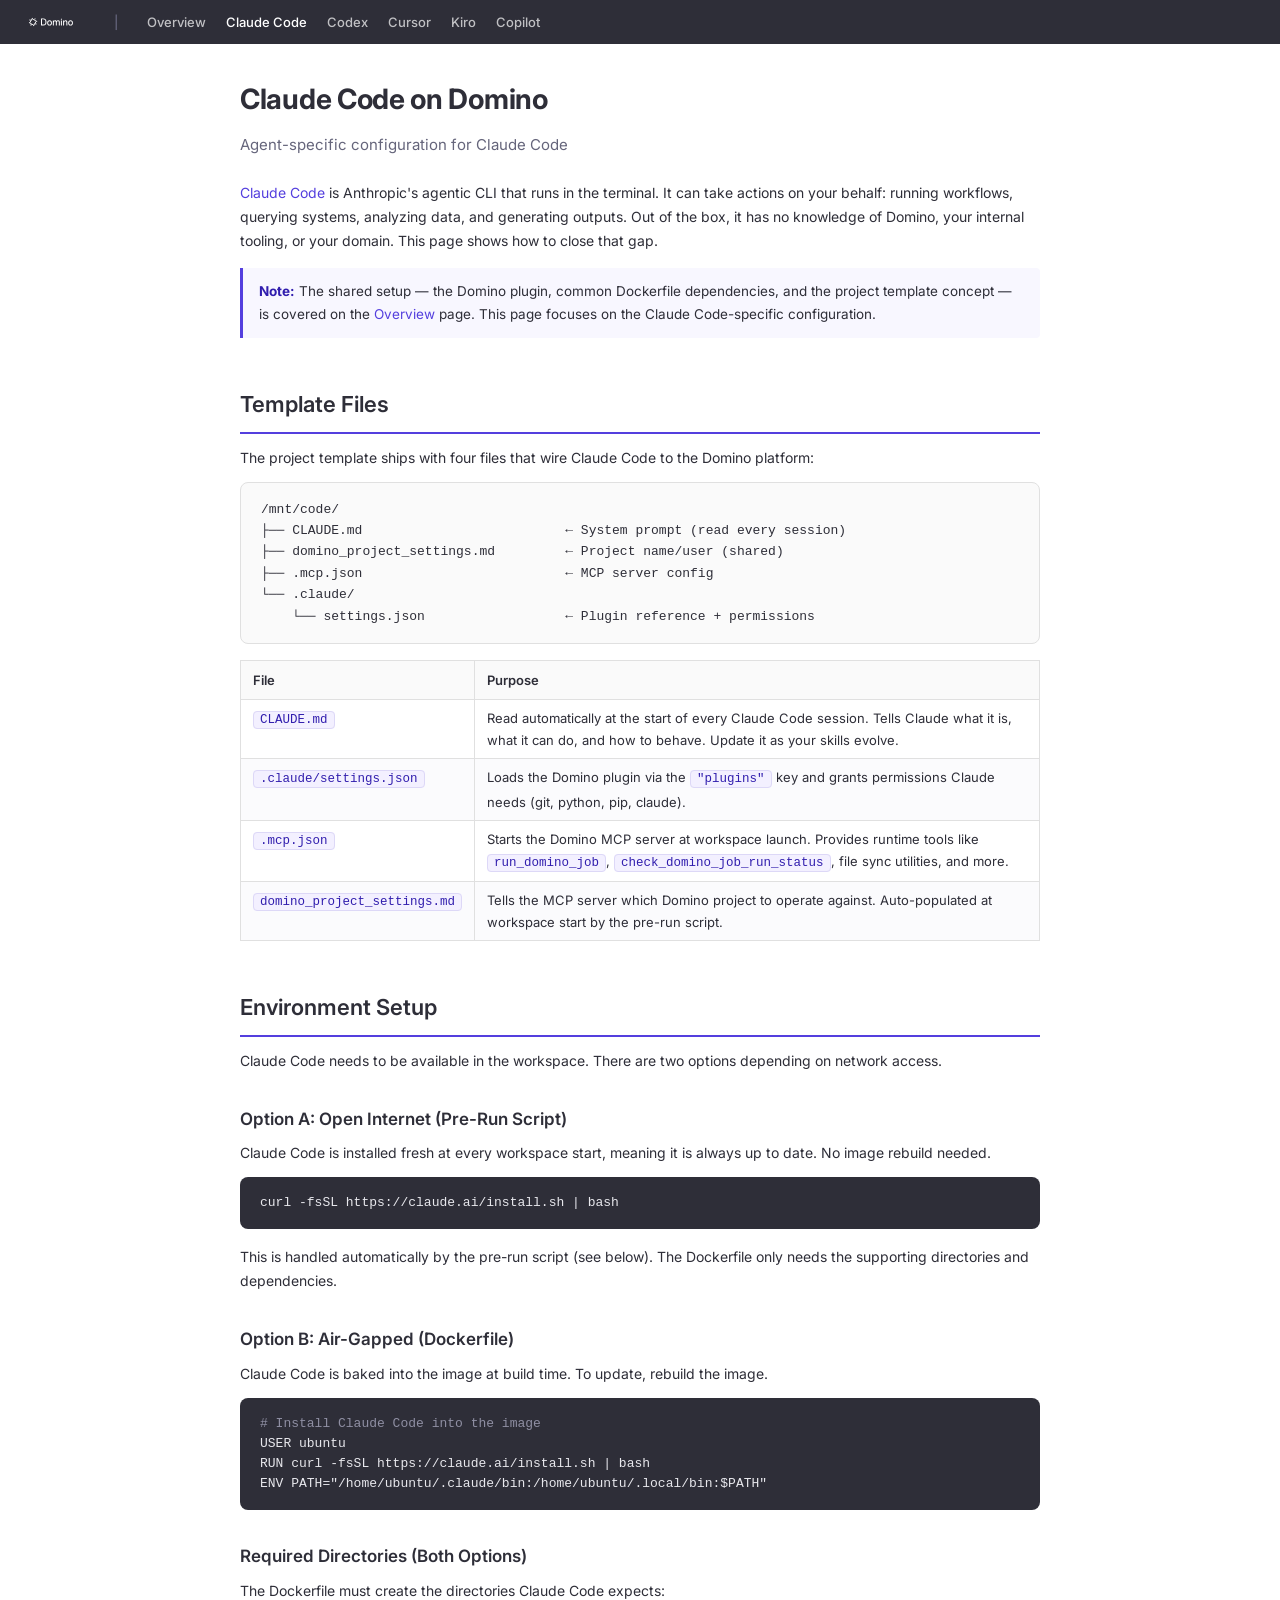
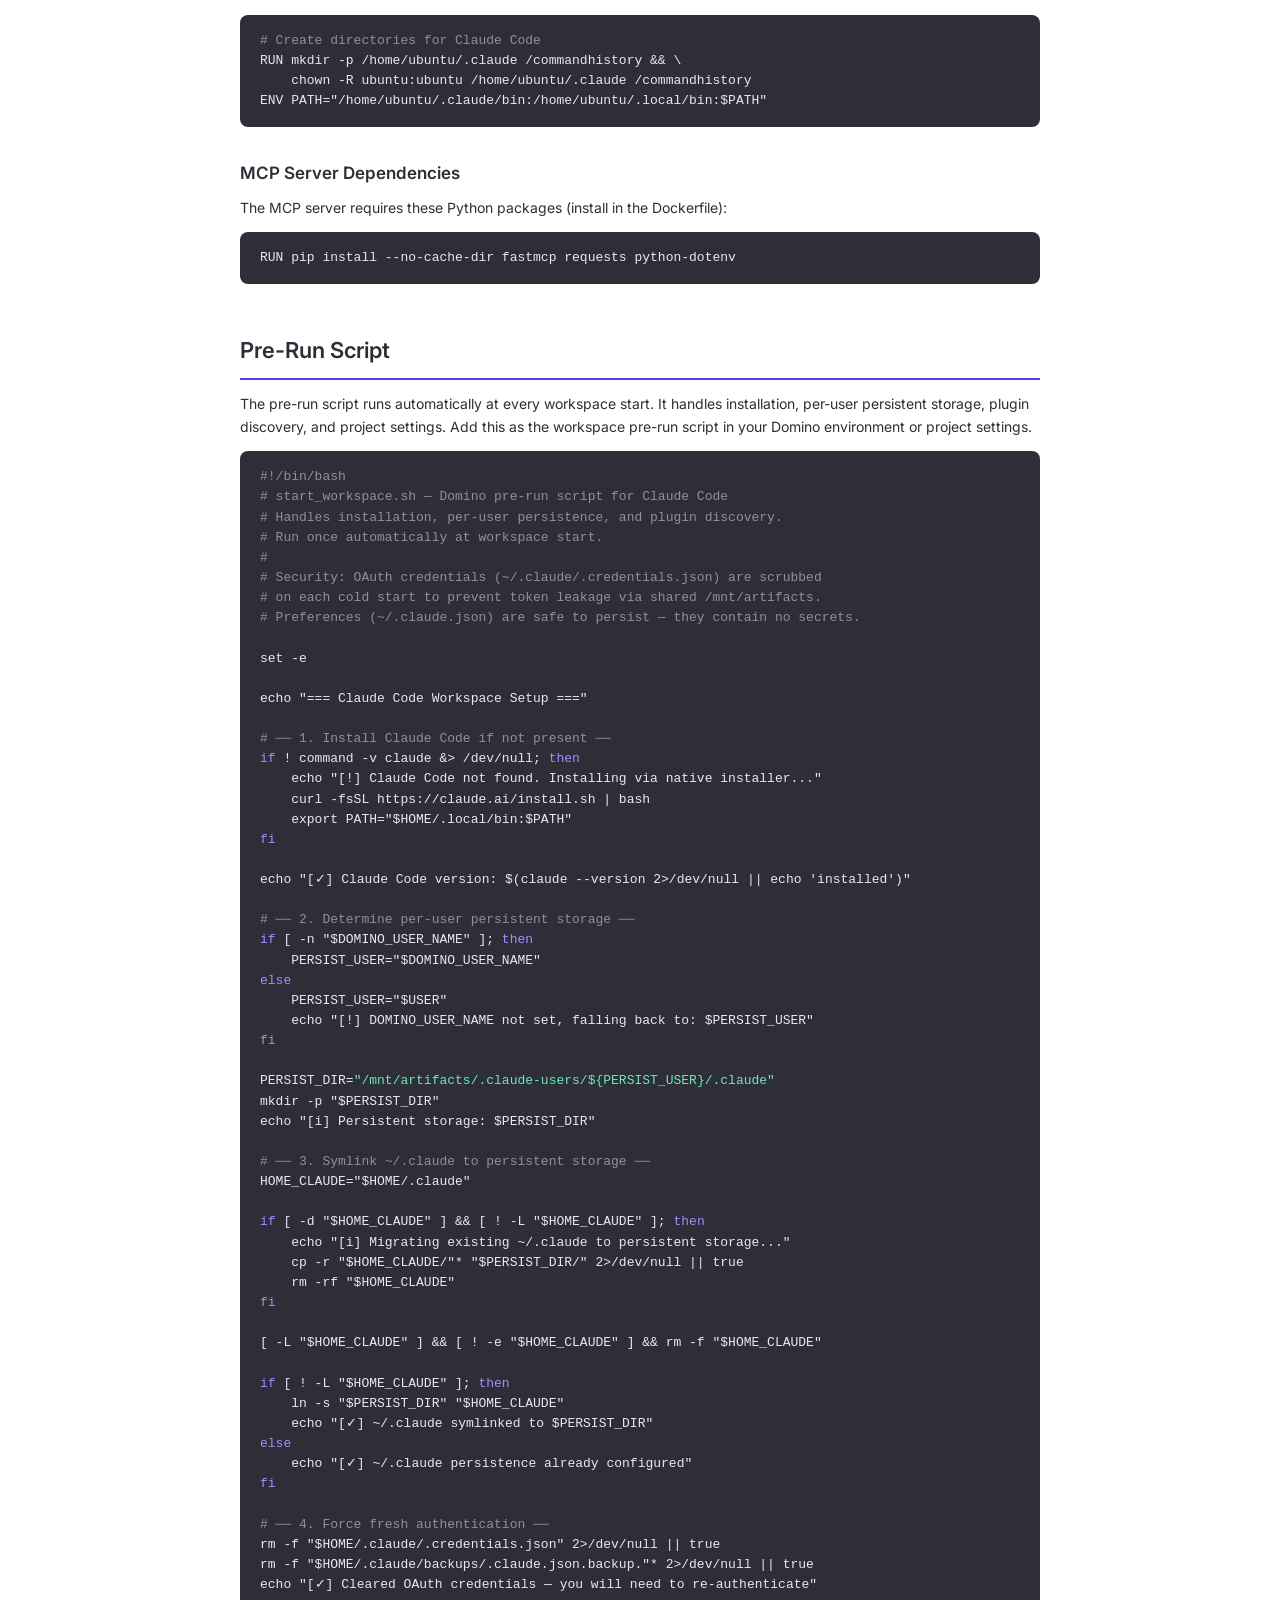
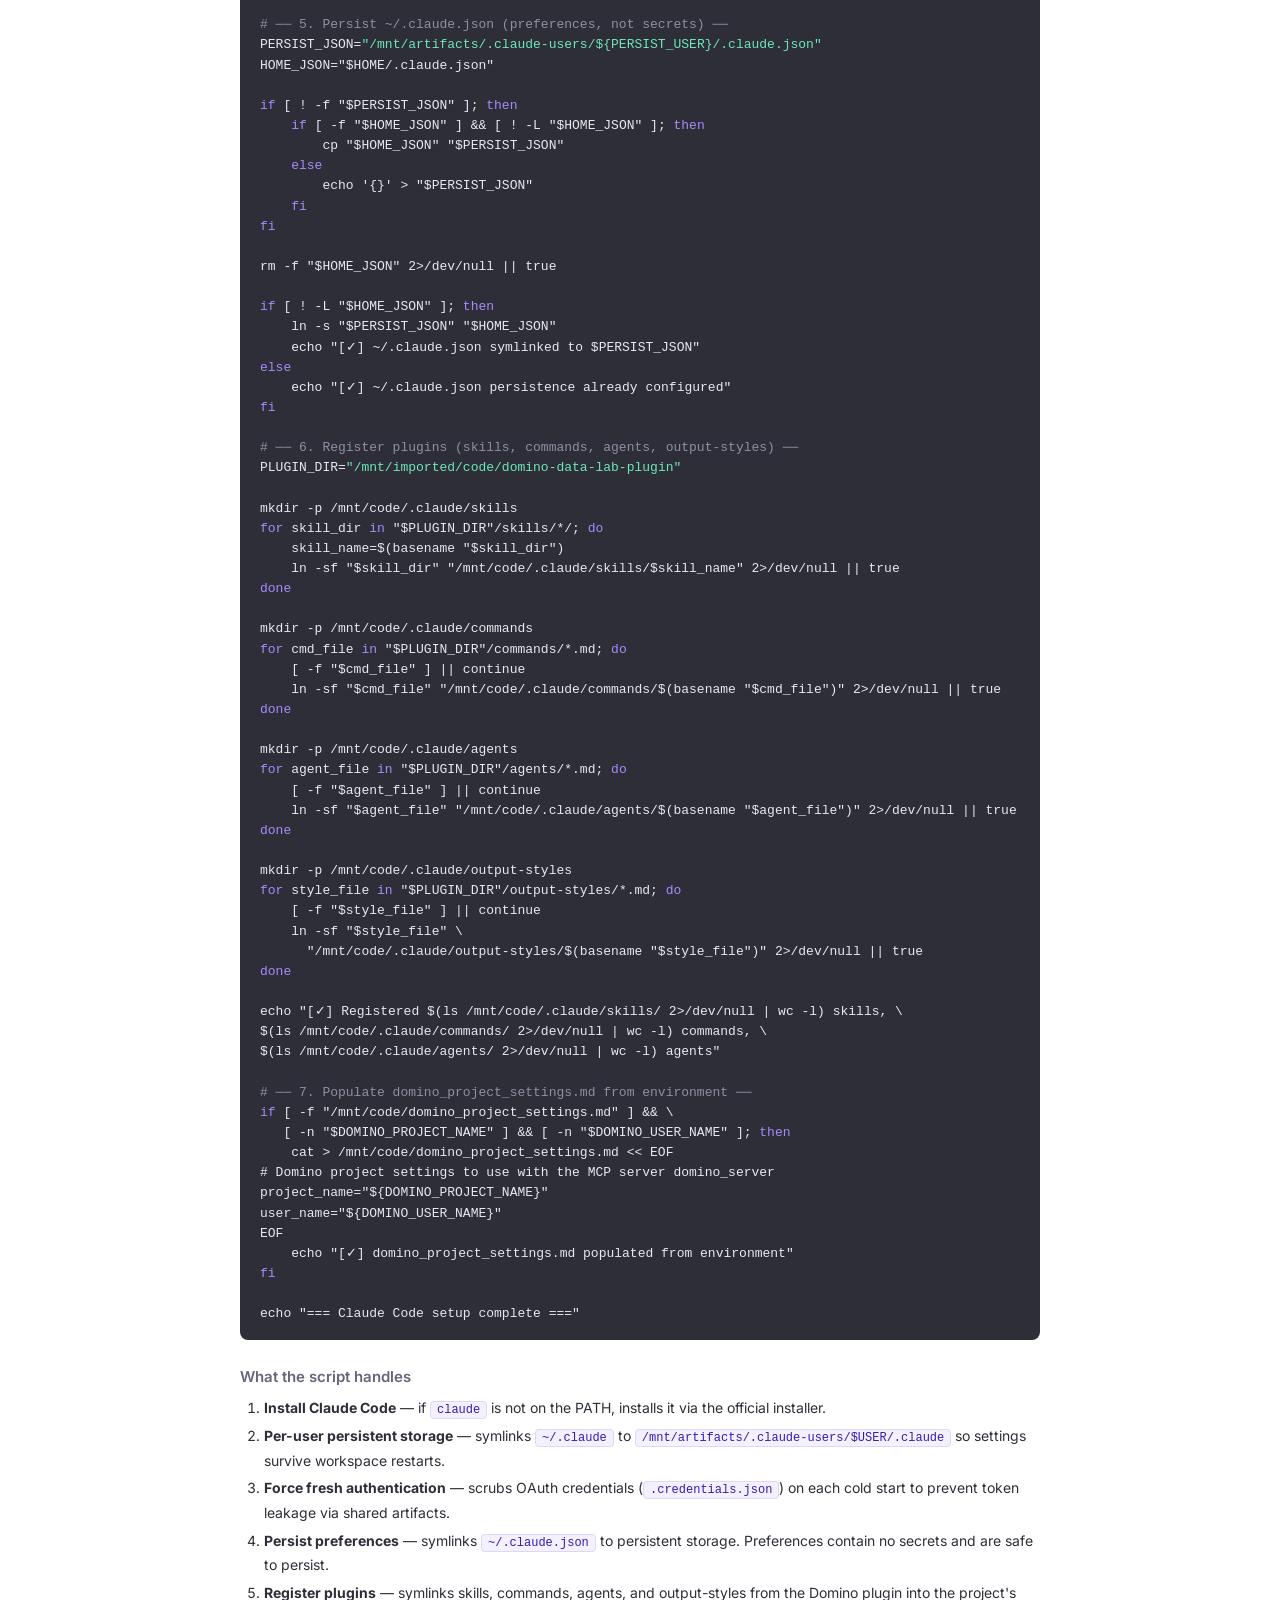
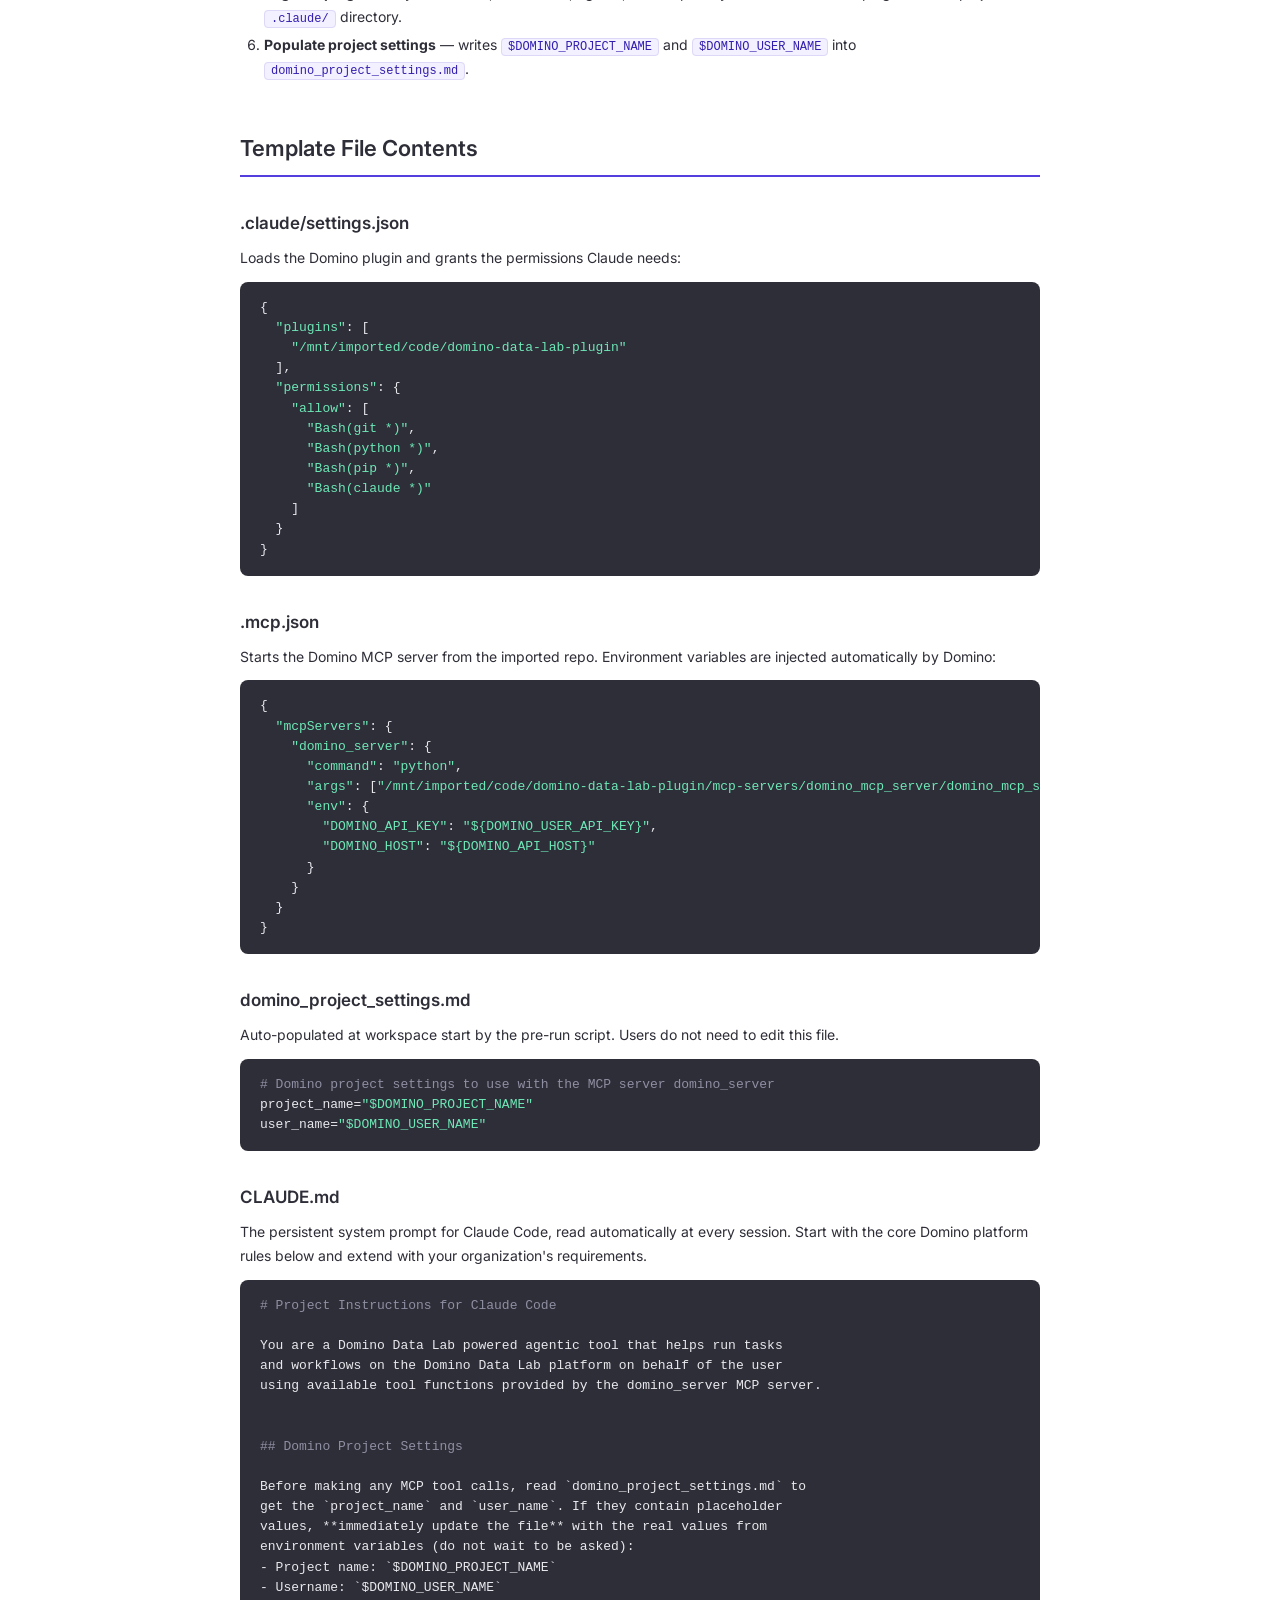
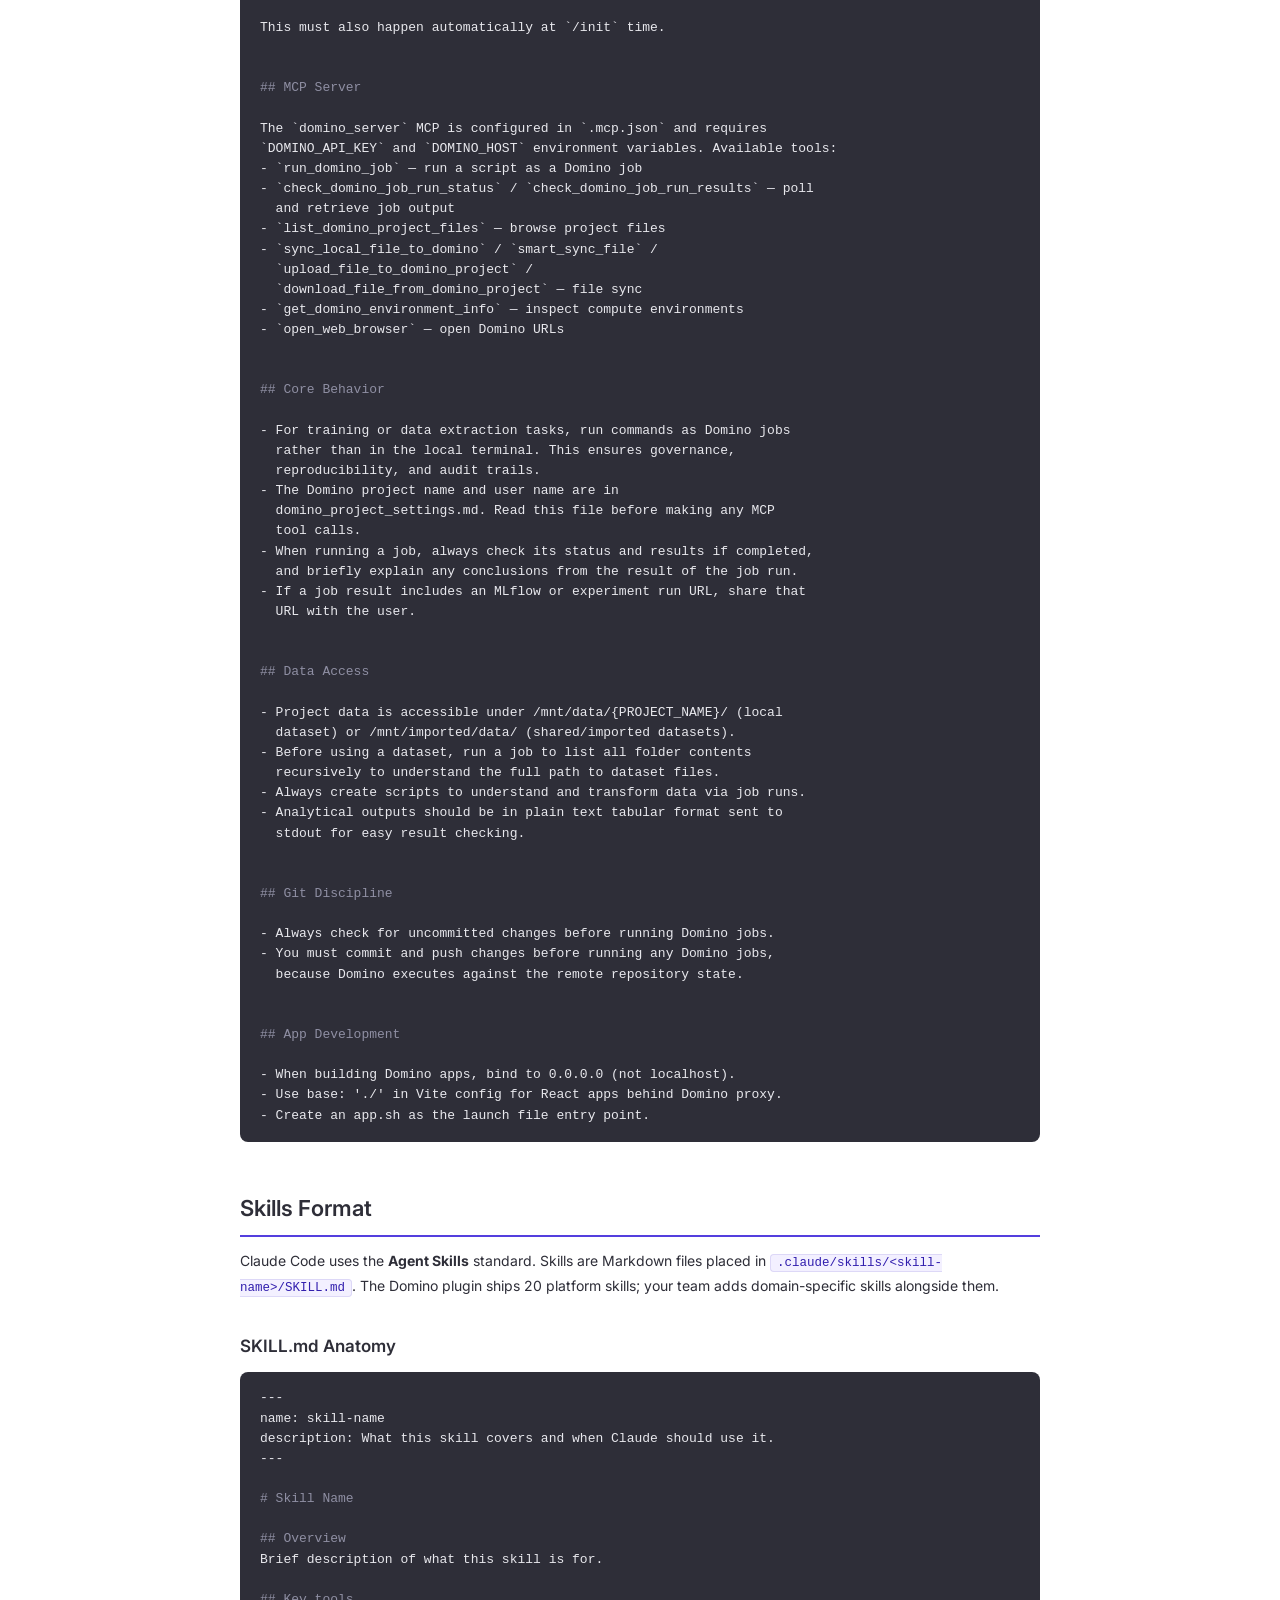
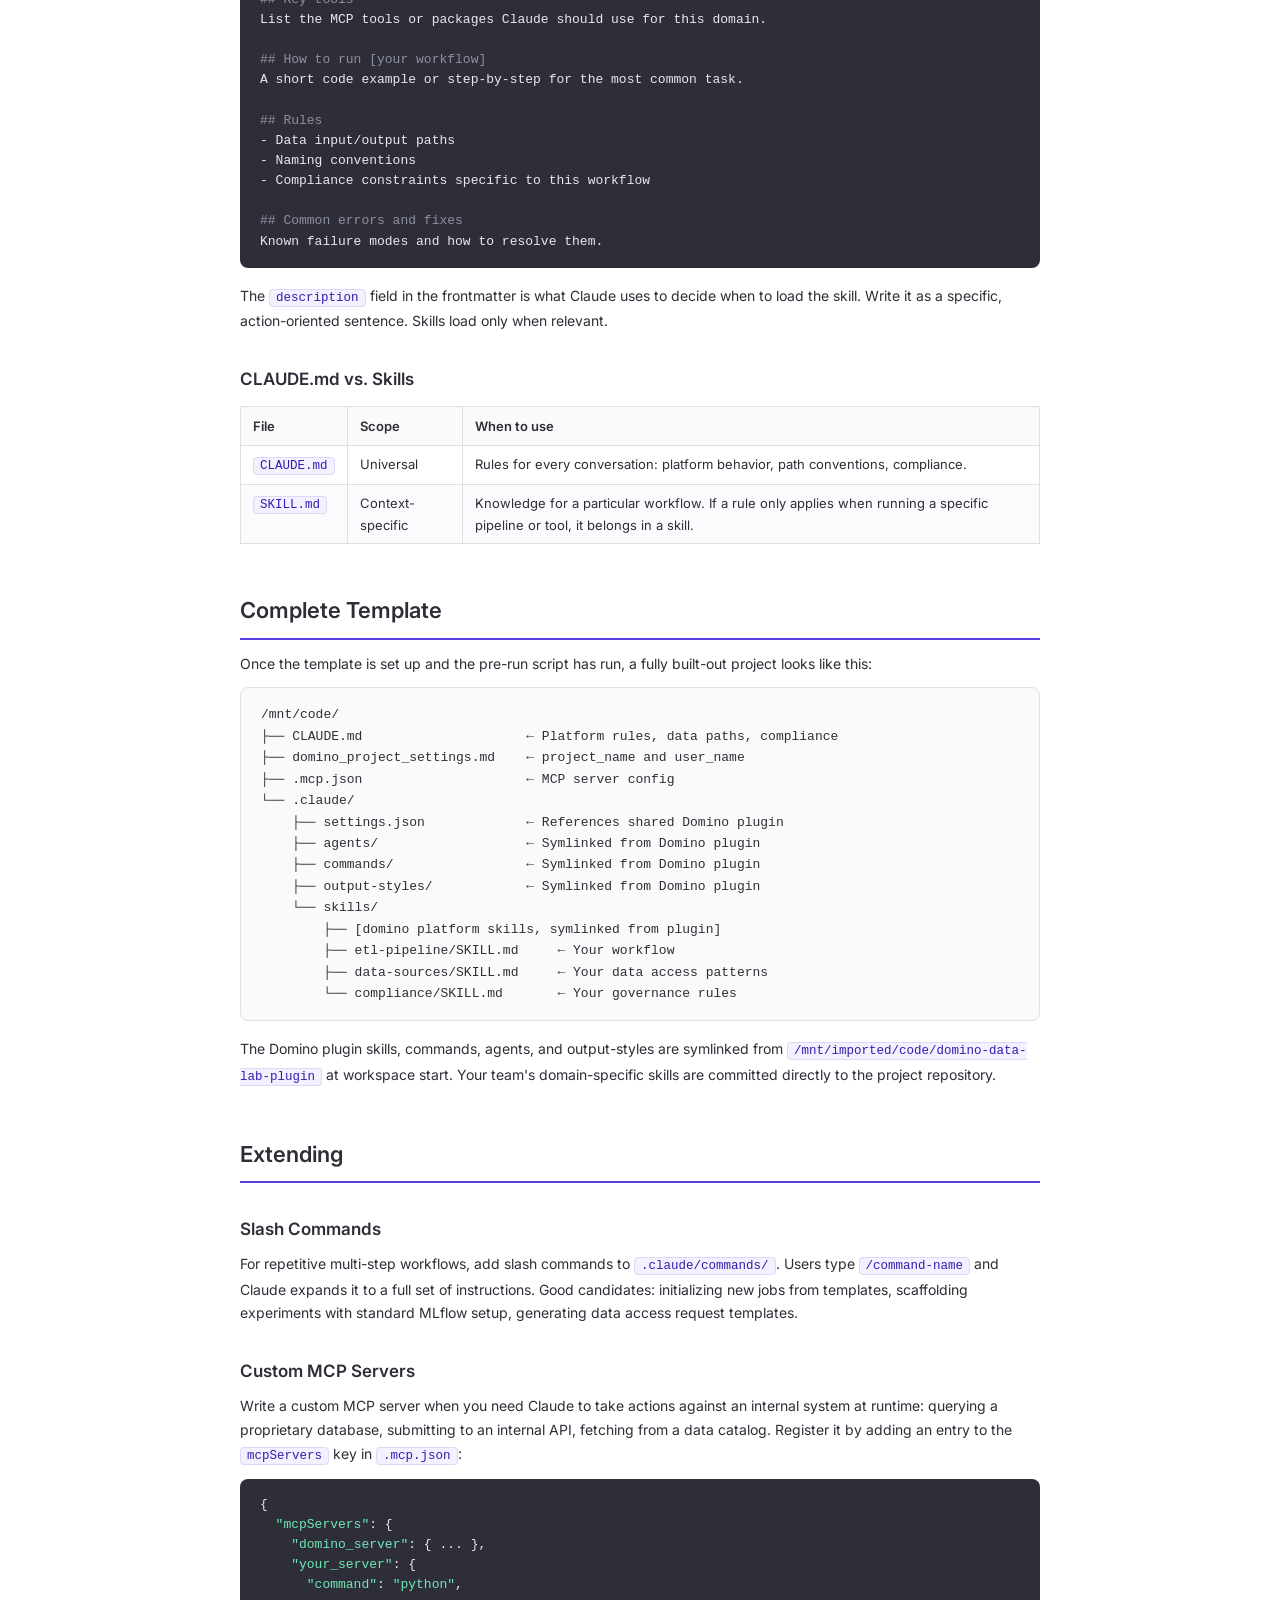
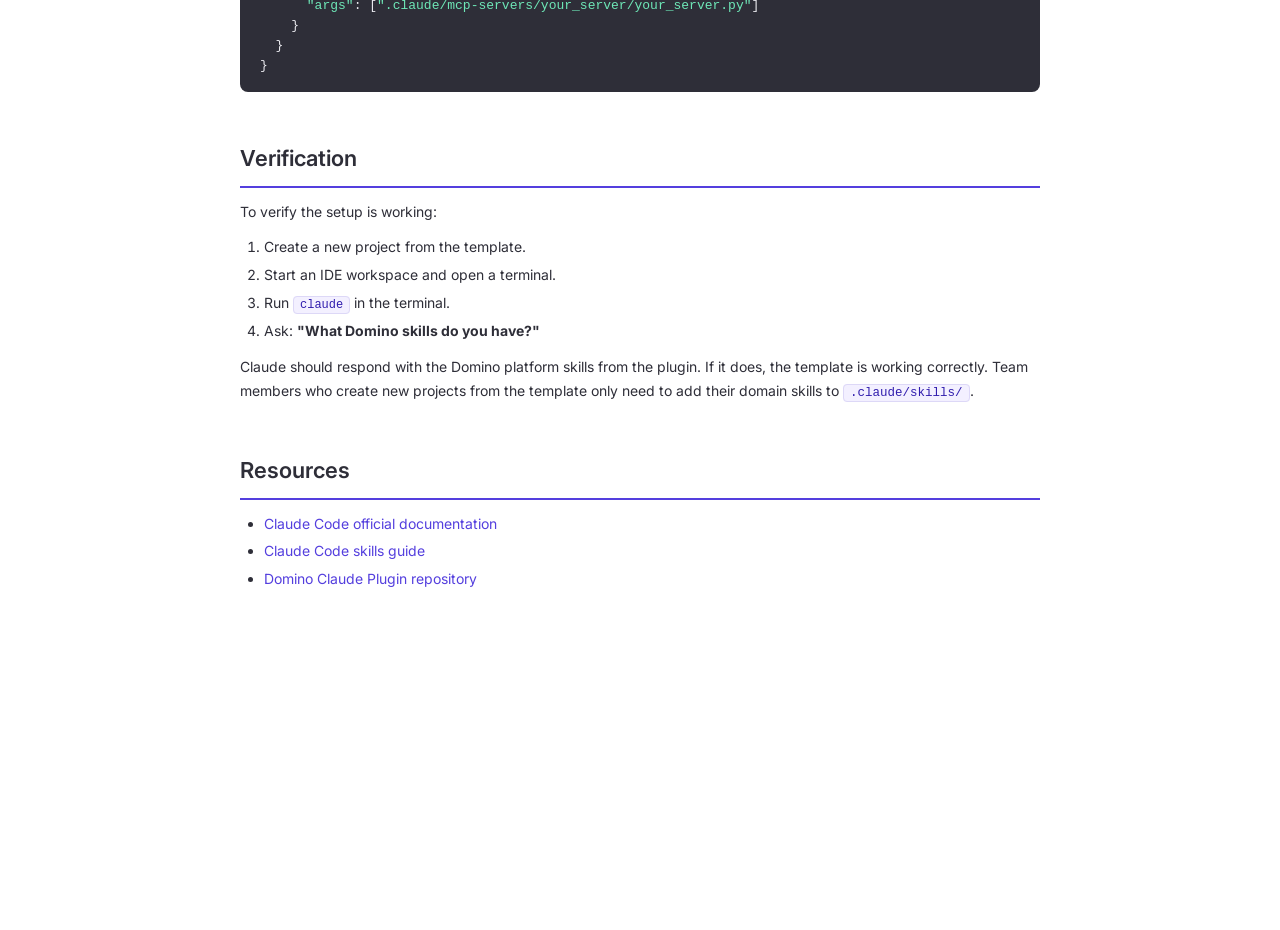
==== docs/claude-code.html @ 4bb122cb "Restructure guides: main overview + per-agent setup pages Main page (index.html) covers shared Domin" ====
<!DOCTYPE html>
<html lang="en">
<head>
  <meta charset="UTF-8">
  <meta name="viewport" content="width=device-width, initial-scale=1.0">
  <title>Claude Code on Domino</title>
  <link rel="stylesheet" href="style.css">
</head>
<body>
<div class="nav-bar">
  <img src="domino-logo.svg" alt="Domino" class="logo">
  <span class="separator">|</span>
  <div class="nav-links">
    <a href="index.html">Overview</a>
    <a href="claude-code.html" class="active">Claude Code</a>
    <a href="codex.html">Codex</a>
    <a href="cursor.html">Cursor</a>
    <a href="kiro.html">Kiro</a>
    <a href="copilot.html">Copilot</a>
  </div>
</div>
<div class="content">

  <h1>Claude Code on Domino</h1>
  <p class="subtitle">Agent-specific configuration for Claude Code</p>

  <p>
    <a href="https://docs.anthropic.com/en/docs/claude-code">Claude Code</a> is Anthropic's agentic CLI
    that runs in the terminal. It can take actions on your behalf: running workflows, querying systems,
    analyzing data, and generating outputs. Out of the box, it has no knowledge of Domino, your internal
    tooling, or your domain. This page shows how to close that gap.
  </p>

  <blockquote>
    <p><strong>Note:</strong> The shared setup &mdash; the Domino plugin, common Dockerfile dependencies,
    and the project template concept &mdash; is covered on the
    <a href="index.html">Overview</a> page. This page focuses on the Claude Code-specific configuration.</p>
  </blockquote>

  <!-- ────────────────────────────────────────────── -->
  <h2>Template Files</h2>

  <p>The project template ships with four files that wire Claude Code to the Domino platform:</p>

  <div class="file-tree">/mnt/code/
├── CLAUDE.md                          ← System prompt (read every session)
├── domino_project_settings.md         ← Project name/user (shared)
├── .mcp.json                          ← MCP server config
└── .claude/
    └── settings.json                  ← Plugin reference + permissions</div>

  <table>
    <thead>
      <tr><th>File</th><th>Purpose</th></tr>
    </thead>
    <tbody>
      <tr>
        <td><code>CLAUDE.md</code></td>
        <td>Read automatically at the start of every Claude Code session. Tells Claude what it is, what it can do, and how to behave. Update it as your skills evolve.</td>
      </tr>
      <tr>
        <td><code>.claude/settings.json</code></td>
        <td>Loads the Domino plugin via the <code>"plugins"</code> key and grants permissions Claude needs (git, python, pip, claude).</td>
      </tr>
      <tr>
        <td><code>.mcp.json</code></td>
        <td>Starts the Domino MCP server at workspace launch. Provides runtime tools like <code>run_domino_job</code>, <code>check_domino_job_run_status</code>, file sync utilities, and more.</td>
      </tr>
      <tr>
        <td><code>domino_project_settings.md</code></td>
        <td>Tells the MCP server which Domino project to operate against. Auto-populated at workspace start by the pre-run script.</td>
      </tr>
    </tbody>
  </table>

  <!-- ────────────────────────────────────────────── -->
  <h2>Environment Setup</h2>

  <p>Claude Code needs to be available in the workspace. There are two options depending on network access.</p>

  <h3>Option A: Open Internet (Pre-Run Script)</h3>
  <p>Claude Code is installed fresh at every workspace start, meaning it is always up to date. No image rebuild needed.</p>
  <pre><code>curl -fsSL https://claude.ai/install.sh | bash</code></pre>
  <p>This is handled automatically by the pre-run script (see below). The Dockerfile only needs the supporting directories and dependencies.</p>

  <h3>Option B: Air-Gapped (Dockerfile)</h3>
  <p>Claude Code is baked into the image at build time. To update, rebuild the image.</p>
  <pre><code><span class="comment"># Install Claude Code into the image</span>
USER ubuntu
RUN curl -fsSL https://claude.ai/install.sh | bash
ENV PATH="/home/ubuntu/.claude/bin:/home/ubuntu/.local/bin:$PATH"</code></pre>

  <h3>Required Directories (Both Options)</h3>
  <p>The Dockerfile must create the directories Claude Code expects:</p>
  <pre><code><span class="comment"># Create directories for Claude Code</span>
RUN mkdir -p /home/ubuntu/.claude /commandhistory && \
    chown -R ubuntu:ubuntu /home/ubuntu/.claude /commandhistory
ENV PATH="/home/ubuntu/.claude/bin:/home/ubuntu/.local/bin:$PATH"</code></pre>

  <h3>MCP Server Dependencies</h3>
  <p>The MCP server requires these Python packages (install in the Dockerfile):</p>
  <pre><code>RUN pip install --no-cache-dir fastmcp requests python-dotenv</code></pre>

  <!-- ────────────────────────────────────────────── -->
  <h2>Pre-Run Script</h2>

  <p>
    The pre-run script runs automatically at every workspace start. It handles installation,
    per-user persistent storage, plugin discovery, and project settings. Add this as the workspace
    pre-run script in your Domino environment or project settings.
  </p>

  <pre><code><span class="comment">#!/bin/bash
# start_workspace.sh — Domino pre-run script for Claude Code
# Handles installation, per-user persistence, and plugin discovery.
# Run once automatically at workspace start.
#
# Security: OAuth credentials (~/.claude/.credentials.json) are scrubbed
# on each cold start to prevent token leakage via shared /mnt/artifacts.
# Preferences (~/.claude.json) are safe to persist — they contain no secrets.</span>

set -e

echo "=== Claude Code Workspace Setup ==="

<span class="comment"># ── 1. Install Claude Code if not present ──</span>
<span class="keyword">if</span> ! command -v claude &amp;&gt; /dev/null; <span class="keyword">then</span>
    echo "[!] Claude Code not found. Installing via native installer..."
    curl -fsSL https://claude.ai/install.sh | bash
    export PATH="$HOME/.local/bin:$PATH"
<span class="keyword">fi</span>

echo "[✓] Claude Code version: $(claude --version 2&gt;/dev/null || echo 'installed')"

<span class="comment"># ── 2. Determine per-user persistent storage ──</span>
<span class="keyword">if</span> [ -n "$DOMINO_USER_NAME" ]; <span class="keyword">then</span>
    PERSIST_USER="$DOMINO_USER_NAME"
<span class="keyword">else</span>
    PERSIST_USER="$USER"
    echo "[!] DOMINO_USER_NAME not set, falling back to: $PERSIST_USER"
<span class="keyword">fi</span>

PERSIST_DIR=<span class="string">"/mnt/artifacts/.claude-users/${PERSIST_USER}/.claude"</span>
mkdir -p "$PERSIST_DIR"
echo "[i] Persistent storage: $PERSIST_DIR"

<span class="comment"># ── 3. Symlink ~/.claude to persistent storage ──</span>
HOME_CLAUDE="$HOME/.claude"

<span class="keyword">if</span> [ -d "$HOME_CLAUDE" ] &amp;&amp; [ ! -L "$HOME_CLAUDE" ]; <span class="keyword">then</span>
    echo "[i] Migrating existing ~/.claude to persistent storage..."
    cp -r "$HOME_CLAUDE/"* "$PERSIST_DIR/" 2&gt;/dev/null || true
    rm -rf "$HOME_CLAUDE"
<span class="keyword">fi</span>

[ -L "$HOME_CLAUDE" ] &amp;&amp; [ ! -e "$HOME_CLAUDE" ] &amp;&amp; rm -f "$HOME_CLAUDE"

<span class="keyword">if</span> [ ! -L "$HOME_CLAUDE" ]; <span class="keyword">then</span>
    ln -s "$PERSIST_DIR" "$HOME_CLAUDE"
    echo "[✓] ~/.claude symlinked to $PERSIST_DIR"
<span class="keyword">else</span>
    echo "[✓] ~/.claude persistence already configured"
<span class="keyword">fi</span>

<span class="comment"># ── 4. Force fresh authentication ──</span>
rm -f "$HOME/.claude/.credentials.json" 2&gt;/dev/null || true
rm -f "$HOME/.claude/backups/.claude.json.backup."* 2&gt;/dev/null || true
echo "[✓] Cleared OAuth credentials — you will need to re-authenticate"

<span class="comment"># ── 5. Persist ~/.claude.json (preferences, not secrets) ──</span>
PERSIST_JSON=<span class="string">"/mnt/artifacts/.claude-users/${PERSIST_USER}/.claude.json"</span>
HOME_JSON="$HOME/.claude.json"

<span class="keyword">if</span> [ ! -f "$PERSIST_JSON" ]; <span class="keyword">then</span>
    <span class="keyword">if</span> [ -f "$HOME_JSON" ] &amp;&amp; [ ! -L "$HOME_JSON" ]; <span class="keyword">then</span>
        cp "$HOME_JSON" "$PERSIST_JSON"
    <span class="keyword">else</span>
        echo '{}' &gt; "$PERSIST_JSON"
    <span class="keyword">fi</span>
<span class="keyword">fi</span>

rm -f "$HOME_JSON" 2&gt;/dev/null || true

<span class="keyword">if</span> [ ! -L "$HOME_JSON" ]; <span class="keyword">then</span>
    ln -s "$PERSIST_JSON" "$HOME_JSON"
    echo "[✓] ~/.claude.json symlinked to $PERSIST_JSON"
<span class="keyword">else</span>
    echo "[✓] ~/.claude.json persistence already configured"
<span class="keyword">fi</span>

<span class="comment"># ── 6. Register plugins (skills, commands, agents, output-styles) ──</span>
PLUGIN_DIR=<span class="string">"/mnt/imported/code/domino-data-lab-plugin"</span>

mkdir -p /mnt/code/.claude/skills
<span class="keyword">for</span> skill_dir <span class="keyword">in</span> "$PLUGIN_DIR"/skills/*/; <span class="keyword">do</span>
    skill_name=$(basename "$skill_dir")
    ln -sf "$skill_dir" "/mnt/code/.claude/skills/$skill_name" 2&gt;/dev/null || true
<span class="keyword">done</span>

mkdir -p /mnt/code/.claude/commands
<span class="keyword">for</span> cmd_file <span class="keyword">in</span> "$PLUGIN_DIR"/commands/*.md; <span class="keyword">do</span>
    [ -f "$cmd_file" ] || continue
    ln -sf "$cmd_file" "/mnt/code/.claude/commands/$(basename "$cmd_file")" 2&gt;/dev/null || true
<span class="keyword">done</span>

mkdir -p /mnt/code/.claude/agents
<span class="keyword">for</span> agent_file <span class="keyword">in</span> "$PLUGIN_DIR"/agents/*.md; <span class="keyword">do</span>
    [ -f "$agent_file" ] || continue
    ln -sf "$agent_file" "/mnt/code/.claude/agents/$(basename "$agent_file")" 2&gt;/dev/null || true
<span class="keyword">done</span>

mkdir -p /mnt/code/.claude/output-styles
<span class="keyword">for</span> style_file <span class="keyword">in</span> "$PLUGIN_DIR"/output-styles/*.md; <span class="keyword">do</span>
    [ -f "$style_file" ] || continue
    ln -sf "$style_file" \
      "/mnt/code/.claude/output-styles/$(basename "$style_file")" 2&gt;/dev/null || true
<span class="keyword">done</span>

echo "[✓] Registered $(ls /mnt/code/.claude/skills/ 2&gt;/dev/null | wc -l) skills, \
$(ls /mnt/code/.claude/commands/ 2&gt;/dev/null | wc -l) commands, \
$(ls /mnt/code/.claude/agents/ 2&gt;/dev/null | wc -l) agents"

<span class="comment"># ── 7. Populate domino_project_settings.md from environment ──</span>
<span class="keyword">if</span> [ -f "/mnt/code/domino_project_settings.md" ] &amp;&amp; \
   [ -n "$DOMINO_PROJECT_NAME" ] &amp;&amp; [ -n "$DOMINO_USER_NAME" ]; <span class="keyword">then</span>
    cat &gt; /mnt/code/domino_project_settings.md &lt;&lt; EOF
# Domino project settings to use with the MCP server domino_server
project_name="${DOMINO_PROJECT_NAME}"
user_name="${DOMINO_USER_NAME}"
EOF
    echo "[✓] domino_project_settings.md populated from environment"
<span class="keyword">fi</span>

echo "=== Claude Code setup complete ==="</code></pre>

  <h4>What the script handles</h4>
  <ol>
    <li><strong>Install Claude Code</strong> &mdash; if <code>claude</code> is not on the PATH, installs it via the official installer.</li>
    <li><strong>Per-user persistent storage</strong> &mdash; symlinks <code>~/.claude</code> to <code>/mnt/artifacts/.claude-users/$USER/.claude</code> so settings survive workspace restarts.</li>
    <li><strong>Force fresh authentication</strong> &mdash; scrubs OAuth credentials (<code>.credentials.json</code>) on each cold start to prevent token leakage via shared artifacts.</li>
    <li><strong>Persist preferences</strong> &mdash; symlinks <code>~/.claude.json</code> to persistent storage. Preferences contain no secrets and are safe to persist.</li>
    <li><strong>Register plugins</strong> &mdash; symlinks skills, commands, agents, and output-styles from the Domino plugin into the project's <code>.claude/</code> directory.</li>
    <li><strong>Populate project settings</strong> &mdash; writes <code>$DOMINO_PROJECT_NAME</code> and <code>$DOMINO_USER_NAME</code> into <code>domino_project_settings.md</code>.</li>
  </ol>

  <!-- ────────────────────────────────────────────── -->
  <h2>Template File Contents</h2>

  <h3>.claude/settings.json</h3>
  <p>Loads the Domino plugin and grants the permissions Claude needs:</p>
  <pre><code>{
  <span class="string">"plugins"</span>: [
    <span class="string">"/mnt/imported/code/domino-data-lab-plugin"</span>
  ],
  <span class="string">"permissions"</span>: {
    <span class="string">"allow"</span>: [
      <span class="string">"Bash(git *)"</span>,
      <span class="string">"Bash(python *)"</span>,
      <span class="string">"Bash(pip *)"</span>,
      <span class="string">"Bash(claude *)"</span>
    ]
  }
}</code></pre>

  <h3>.mcp.json</h3>
  <p>Starts the Domino MCP server from the imported repo. Environment variables are injected automatically by Domino:</p>
  <pre><code>{
  <span class="string">"mcpServers"</span>: {
    <span class="string">"domino_server"</span>: {
      <span class="string">"command"</span>: <span class="string">"python"</span>,
      <span class="string">"args"</span>: [<span class="string">"/mnt/imported/code/domino-data-lab-plugin/mcp-servers/domino_mcp_server/domino_mcp_server.py"</span>],
      <span class="string">"env"</span>: {
        <span class="string">"DOMINO_API_KEY"</span>: <span class="string">"${DOMINO_USER_API_KEY}"</span>,
        <span class="string">"DOMINO_HOST"</span>: <span class="string">"${DOMINO_API_HOST}"</span>
      }
    }
  }
}</code></pre>

  <h3>domino_project_settings.md</h3>
  <p>Auto-populated at workspace start by the pre-run script. Users do not need to edit this file.</p>
  <pre><code><span class="comment"># Domino project settings to use with the MCP server domino_server</span>
project_name=<span class="string">"$DOMINO_PROJECT_NAME"</span>
user_name=<span class="string">"$DOMINO_USER_NAME"</span></code></pre>

  <h3>CLAUDE.md</h3>
  <p>The persistent system prompt for Claude Code, read automatically at every session. Start with the core Domino platform rules below and extend with your organization's requirements.</p>
  <pre><code><span class="comment"># Project Instructions for Claude Code</span>

You are a Domino Data Lab powered agentic tool that helps run tasks
and workflows on the Domino Data Lab platform on behalf of the user
using available tool functions provided by the domino_server MCP server.


<span class="comment">## Domino Project Settings</span>

Before making any MCP tool calls, read `domino_project_settings.md` to
get the `project_name` and `user_name`. If they contain placeholder
values, **immediately update the file** with the real values from
environment variables (do not wait to be asked):
- Project name: `$DOMINO_PROJECT_NAME`
- Username: `$DOMINO_USER_NAME`

This must also happen automatically at `/init` time.


<span class="comment">## MCP Server</span>

The `domino_server` MCP is configured in `.mcp.json` and requires
`DOMINO_API_KEY` and `DOMINO_HOST` environment variables. Available tools:
- `run_domino_job` — run a script as a Domino job
- `check_domino_job_run_status` / `check_domino_job_run_results` — poll
  and retrieve job output
- `list_domino_project_files` — browse project files
- `sync_local_file_to_domino` / `smart_sync_file` /
  `upload_file_to_domino_project` /
  `download_file_from_domino_project` — file sync
- `get_domino_environment_info` — inspect compute environments
- `open_web_browser` — open Domino URLs


<span class="comment">## Core Behavior</span>

- For training or data extraction tasks, run commands as Domino jobs
  rather than in the local terminal. This ensures governance,
  reproducibility, and audit trails.
- The Domino project name and user name are in
  domino_project_settings.md. Read this file before making any MCP
  tool calls.
- When running a job, always check its status and results if completed,
  and briefly explain any conclusions from the result of the job run.
- If a job result includes an MLflow or experiment run URL, share that
  URL with the user.


<span class="comment">## Data Access</span>

- Project data is accessible under /mnt/data/{PROJECT_NAME}/ (local
  dataset) or /mnt/imported/data/ (shared/imported datasets).
- Before using a dataset, run a job to list all folder contents
  recursively to understand the full path to dataset files.
- Always create scripts to understand and transform data via job runs.
- Analytical outputs should be in plain text tabular format sent to
  stdout for easy result checking.


<span class="comment">## Git Discipline</span>

- Always check for uncommitted changes before running Domino jobs.
- You must commit and push changes before running any Domino jobs,
  because Domino executes against the remote repository state.


<span class="comment">## App Development</span>

- When building Domino apps, bind to 0.0.0.0 (not localhost).
- Use base: './' in Vite config for React apps behind Domino proxy.
- Create an app.sh as the launch file entry point.</code></pre>

  <!-- ────────────────────────────────────────────── -->
  <h2>Skills Format</h2>

  <p>
    Claude Code uses the <strong>Agent Skills</strong> standard. Skills are Markdown files placed in
    <code>.claude/skills/&lt;skill-name&gt;/SKILL.md</code>. The Domino plugin ships 20 platform
    skills; your team adds domain-specific skills alongside them.
  </p>

  <h3>SKILL.md Anatomy</h3>
  <pre><code>---
name: skill-name
description: What this skill covers and when Claude should use it.
---

<span class="comment"># Skill Name</span>

<span class="comment">## Overview</span>
Brief description of what this skill is for.

<span class="comment">## Key tools</span>
List the MCP tools or packages Claude should use for this domain.

<span class="comment">## How to run [your workflow]</span>
A short code example or step-by-step for the most common task.

<span class="comment">## Rules</span>
- Data input/output paths
- Naming conventions
- Compliance constraints specific to this workflow

<span class="comment">## Common errors and fixes</span>
Known failure modes and how to resolve them.</code></pre>

  <p>
    The <code>description</code> field in the frontmatter is what Claude uses to decide when to load
    the skill. Write it as a specific, action-oriented sentence. Skills load only when relevant.
  </p>

  <h3>CLAUDE.md vs. Skills</h3>
  <table>
    <thead>
      <tr><th>File</th><th>Scope</th><th>When to use</th></tr>
    </thead>
    <tbody>
      <tr>
        <td><code>CLAUDE.md</code></td>
        <td>Universal</td>
        <td>Rules for every conversation: platform behavior, path conventions, compliance.</td>
      </tr>
      <tr>
        <td><code>SKILL.md</code></td>
        <td>Context-specific</td>
        <td>Knowledge for a particular workflow. If a rule only applies when running a specific pipeline or tool, it belongs in a skill.</td>
      </tr>
    </tbody>
  </table>

  <!-- ────────────────────────────────────────────── -->
  <h2>Complete Template</h2>

  <p>Once the template is set up and the pre-run script has run, a fully built-out project looks like this:</p>

  <div class="file-tree">/mnt/code/
├── CLAUDE.md                     ← Platform rules, data paths, compliance
├── domino_project_settings.md    ← project_name and user_name
├── .mcp.json                     ← MCP server config
└── .claude/
    ├── settings.json             ← References shared Domino plugin
    ├── agents/                   ← Symlinked from Domino plugin
    ├── commands/                 ← Symlinked from Domino plugin
    ├── output-styles/            ← Symlinked from Domino plugin
    └── skills/
        ├── [domino platform skills, symlinked from plugin]
        ├── etl-pipeline/SKILL.md     ← Your workflow
        ├── data-sources/SKILL.md     ← Your data access patterns
        └── compliance/SKILL.md       ← Your governance rules</div>

  <p>
    The Domino plugin skills, commands, agents, and output-styles are symlinked from
    <code>/mnt/imported/code/domino-data-lab-plugin</code> at workspace start. Your team's
    domain-specific skills are committed directly to the project repository.
  </p>

  <!-- ────────────────────────────────────────────── -->
  <h2>Extending</h2>

  <h3>Slash Commands</h3>
  <p>
    For repetitive multi-step workflows, add slash commands to <code>.claude/commands/</code>.
    Users type <code>/command-name</code> and Claude expands it to a full set of instructions.
    Good candidates: initializing new jobs from templates, scaffolding experiments with standard
    MLflow setup, generating data access request templates.
  </p>

  <h3>Custom MCP Servers</h3>
  <p>
    Write a custom MCP server when you need Claude to take actions against an internal system
    at runtime: querying a proprietary database, submitting to an internal API, fetching from
    a data catalog. Register it by adding an entry to the <code>mcpServers</code> key in
    <code>.mcp.json</code>:
  </p>
  <pre><code>{
  <span class="string">"mcpServers"</span>: {
    <span class="string">"domino_server"</span>: { ... },
    <span class="string">"your_server"</span>: {
      <span class="string">"command"</span>: <span class="string">"python"</span>,
      <span class="string">"args"</span>: [<span class="string">".claude/mcp-servers/your_server/your_server.py"</span>]
    }
  }
}</code></pre>

  <!-- ────────────────────────────────────────────── -->
  <h2>Verification</h2>

  <p>To verify the setup is working:</p>
  <ol>
    <li>Create a new project from the template.</li>
    <li>Start an IDE workspace and open a terminal.</li>
    <li>Run <code>claude</code> in the terminal.</li>
    <li>Ask: <strong>"What Domino skills do you have?"</strong></li>
  </ol>
  <p>
    Claude should respond with the Domino platform skills from the plugin. If it does, the
    template is working correctly. Team members who create new projects from the template only
    need to add their domain skills to <code>.claude/skills/</code>.
  </p>

  <!-- ────────────────────────────────────────────── -->
  <h2>Resources</h2>

  <ul>
    <li><a href="https://docs.anthropic.com/en/docs/claude-code">Claude Code official documentation</a></li>
    <li><a href="https://docs.anthropic.com/en/docs/claude-code/skills">Claude Code skills guide</a></li>
    <li><a href="https://github.com/dominodatalab/domino-claude-plugin">Domino Claude Plugin repository</a></li>
  </ul>

</div>
</body>
</html>
---- docs/style.css ----
/* Domino Data Lab Design System — Documentation Theme */
@import url('https://fonts.googleapis.com/css2?family=Inter:wght@400;500;600;700&display=swap');

:root {
  /* Domino brand tokens */
  --domino-primary: #543FDE;
  --domino-primary-hover: #3B23D1;
  --domino-primary-active: #311EAE;
  --domino-nav-bg: #2E2E38;
  --domino-text: #2E2E38;
  --domino-text-secondary: #65657B;
  --domino-text-tertiary: #8F8FA3;
  --domino-success: #28A464;
  --domino-warning: #CCB718;
  --domino-error: #C20A29;
  --domino-info: #0070CC;
  --domino-bg: #FFFFFF;
  --domino-bg-layout: #FAFAFA;
  --domino-border: #E0E0E0;
  --domino-radius: 4px;
  --domino-radius-lg: 8px;
}

* { box-sizing: border-box; margin: 0; padding: 0; }

body {
  font-family: Inter, Lato, 'Helvetica Neue', Helvetica, Arial, sans-serif;
  font-size: 14px;
  line-height: 1.7;
  color: var(--domino-text);
  background: var(--domino-bg);
}

/* ── Top navigation bar (44px, dark) ── */
.nav-bar {
  position: sticky;
  top: 0;
  z-index: 100;
  display: flex;
  align-items: center;
  height: 44px;
  background: var(--domino-nav-bg);
  padding: 0 24px;
  gap: 24px;
  font-size: 13px;
  font-weight: 500;
}

.nav-bar img.logo {
  height: 24px;
  margin-right: 8px;
}

.nav-bar .separator {
  color: #65657B;
  margin: 0 4px;
}

.nav-bar a {
  color: rgba(255, 255, 255, 0.7);
  text-decoration: none;
  transition: color 0.15s;
  white-space: nowrap;
}

.nav-bar a:hover,
.nav-bar a.active {
  color: #FFFFFF;
}

.nav-bar .nav-links {
  display: flex;
  align-items: center;
  gap: 20px;
}

/* ── Content area ── */
.content {
  max-width: 880px;
  margin: 0 auto;
  padding: 32px 40px 64px;
}

/* ── Typography ── */
h1 {
  font-size: 28px;
  font-weight: 700;
  color: var(--domino-text);
  margin-top: 40px;
  margin-bottom: 8px;
  letter-spacing: -0.3px;
}

h1:first-child { margin-top: 0; }

.subtitle {
  color: var(--domino-text-secondary);
  font-size: 15px;
  margin-bottom: 24px;
}

h2 {
  font-size: 22px;
  font-weight: 600;
  color: var(--domino-text);
  margin-top: 48px;
  margin-bottom: 12px;
  padding-bottom: 8px;
  border-bottom: 2px solid var(--domino-primary);
}

h3 {
  font-size: 17px;
  font-weight: 600;
  color: var(--domino-text);
  margin-top: 32px;
  margin-bottom: 8px;
}

h4 {
  font-size: 15px;
  font-weight: 600;
  color: var(--domino-text-secondary);
  margin-top: 24px;
  margin-bottom: 6px;
}

p {
  margin-bottom: 12px;
}

/* ── Links ── */
a {
  color: var(--domino-primary);
  text-decoration: none;
}

a:hover {
  color: var(--domino-primary-hover);
  text-decoration: underline;
}

/* ── Inline code ── */
code {
  background: #F3F0FF;
  border: 1px solid #DDD8F7;
  border-radius: var(--domino-radius);
  padding: 1px 6px;
  font-size: 12.5px;
  font-family: 'SFMono-Regular', Consolas, 'Liberation Mono', Menlo, monospace;
  color: var(--domino-primary-active);
}

/* ── Code blocks ── */
pre {
  background: var(--domino-nav-bg);
  color: #E8E8ED;
  border-radius: var(--domino-radius-lg);
  padding: 16px 20px;
  overflow-x: auto;
  font-size: 13px;
  line-height: 1.55;
  margin: 12px 0 16px;
}

pre code {
  background: none;
  border: none;
  padding: 0;
  color: inherit;
  font-size: inherit;
}

/* ── Syntax highlights (minimal) ── */
pre .comment { color: #8F8FA3; }
pre .keyword { color: #A78BFA; }
pre .string  { color: #6EE7B7; }

/* ── Tables ── */
table {
  border-collapse: collapse;
  width: 100%;
  margin: 12px 0 16px;
  font-size: 13px;
}

th {
  background: var(--domino-bg-layout);
  color: var(--domino-text);
  font-weight: 600;
  text-align: left;
  padding: 8px 12px;
  border: 1px solid var(--domino-border);
}

td {
  padding: 7px 12px;
  border: 1px solid var(--domino-border);
  vertical-align: top;
}

tr:nth-child(even) td {
  background: #FBFBFD;
}

/* ── File trees ── */
.file-tree {
  background: var(--domino-bg-layout);
  border: 1px solid var(--domino-border);
  border-radius: var(--domino-radius-lg);
  padding: 16px 20px;
  font-family: 'SFMono-Regular', Consolas, 'Liberation Mono', Menlo, monospace;
  font-size: 13px;
  line-height: 1.65;
  white-space: pre;
  overflow-x: auto;
  margin: 12px 0 16px;
  color: var(--domino-text);
}

/* ── Blockquotes / callouts ── */
blockquote {
  border-left: 3px solid var(--domino-primary);
  background: #F8F7FF;
  margin: 16px 0;
  padding: 12px 16px;
  border-radius: 0 var(--domino-radius) var(--domino-radius) 0;
  color: var(--domino-text);
  font-size: 13.5px;
}

blockquote p { margin-bottom: 4px; }
blockquote p:last-child { margin-bottom: 0; }

blockquote strong {
  color: var(--domino-primary-active);
}

/* ── Lists ── */
ul, ol {
  padding-left: 24px;
  margin-bottom: 12px;
}

li {
  margin-bottom: 4px;
}

li code {
  font-size: 12px;
}

/* ── Horizontal rules ── */
hr {
  border: none;
  border-top: 1px solid var(--domino-border);
  margin: 40px 0;
}

/* ── Badges / tags ── */
.badge {
  display: inline-block;
  background: #F3F0FF;
  color: var(--domino-primary);
  font-size: 11px;
  font-weight: 600;
  padding: 2px 8px;
  border-radius: 10px;
  text-transform: uppercase;
  letter-spacing: 0.5px;
}

/* ── Responsive ── */
@media (max-width: 700px) {
  .content { padding: 20px 16px 40px; }
  .nav-bar { padding: 0 12px; gap: 12px; font-size: 12px; }
  .nav-bar .nav-links { gap: 12px; }
  table { font-size: 12px; }
  pre { font-size: 12px; padding: 12px; }
  h1 { font-size: 24px; }
  h2 { font-size: 19px; }
}

/* ── Print ── */
@media print {
  .nav-bar { display: none; }
  .content { max-width: 100%; padding: 16px; }
  pre { background: #F0F0F0; color: #333; border: 1px solid #ccc; }
  a { color: var(--domino-primary); }
  h1, h2, h3 { page-break-after: avoid; }
  pre, table, .file-tree { page-break-inside: avoid; }
}
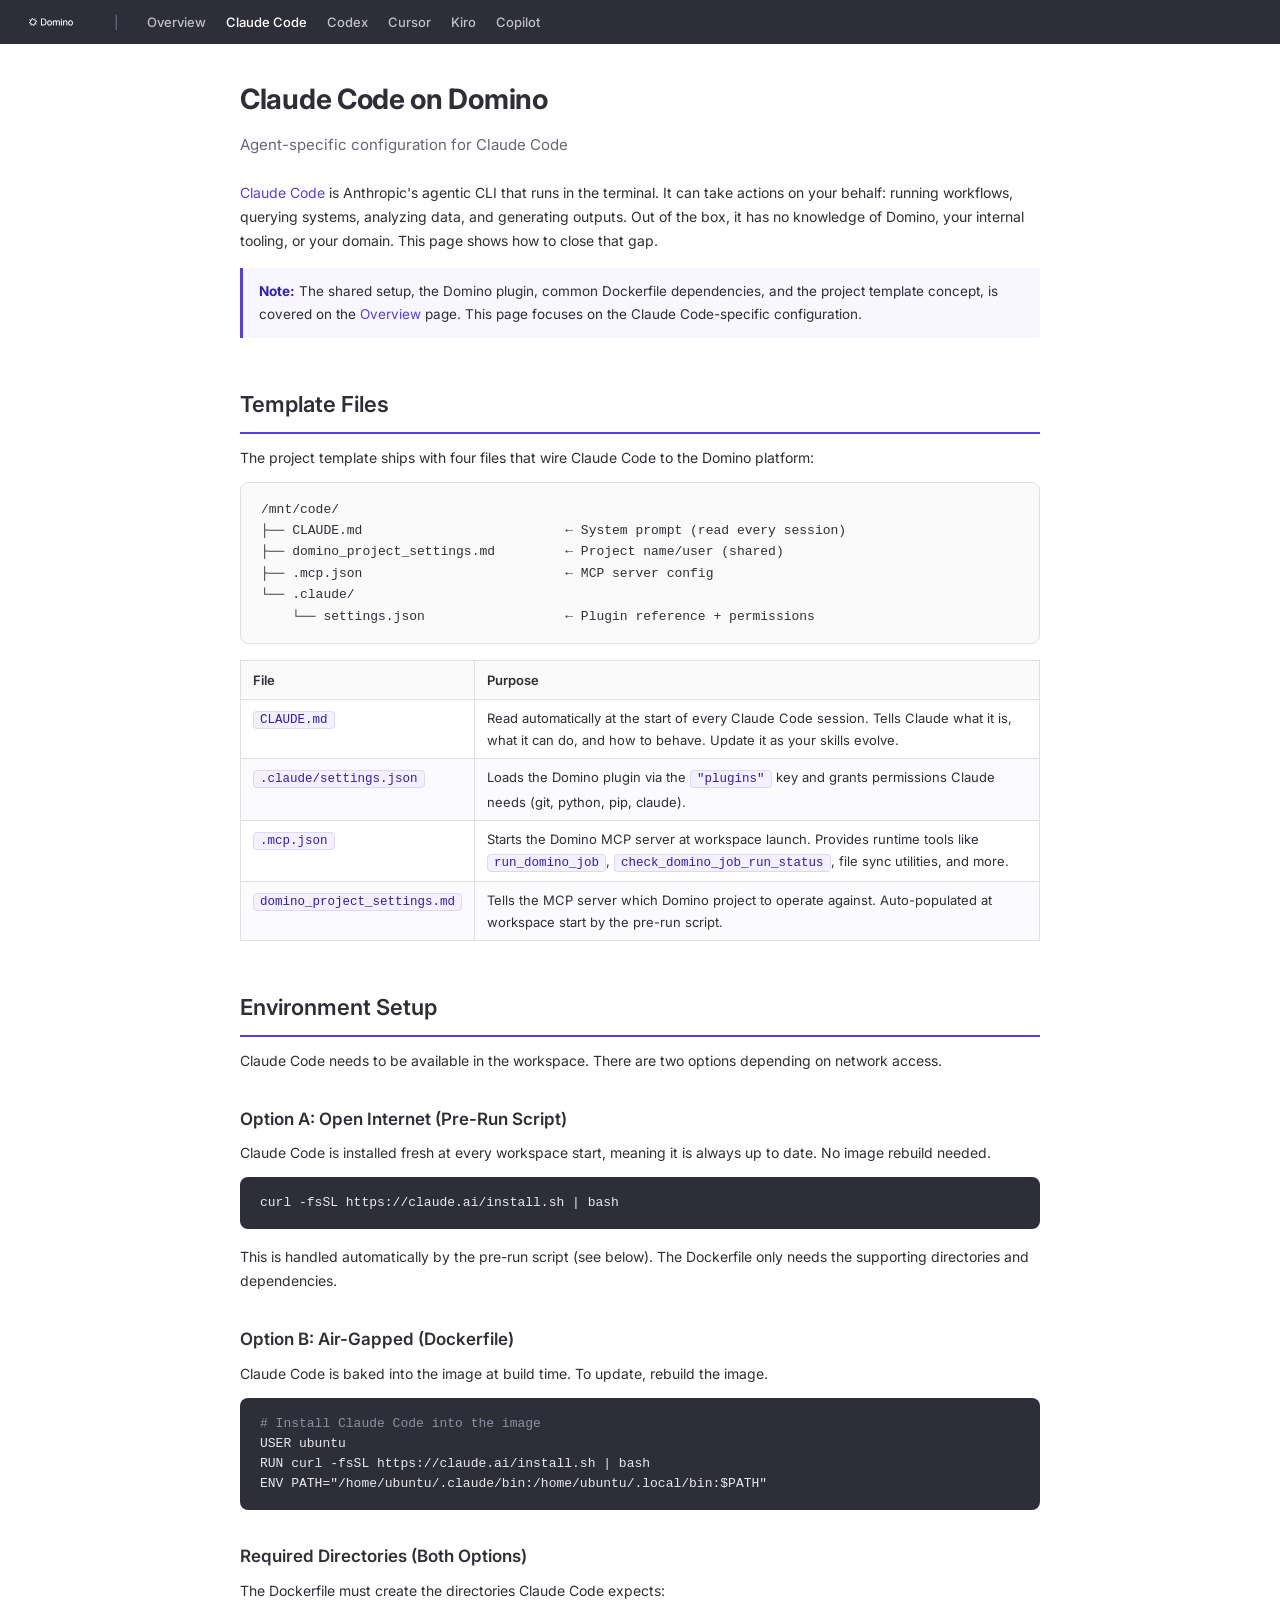
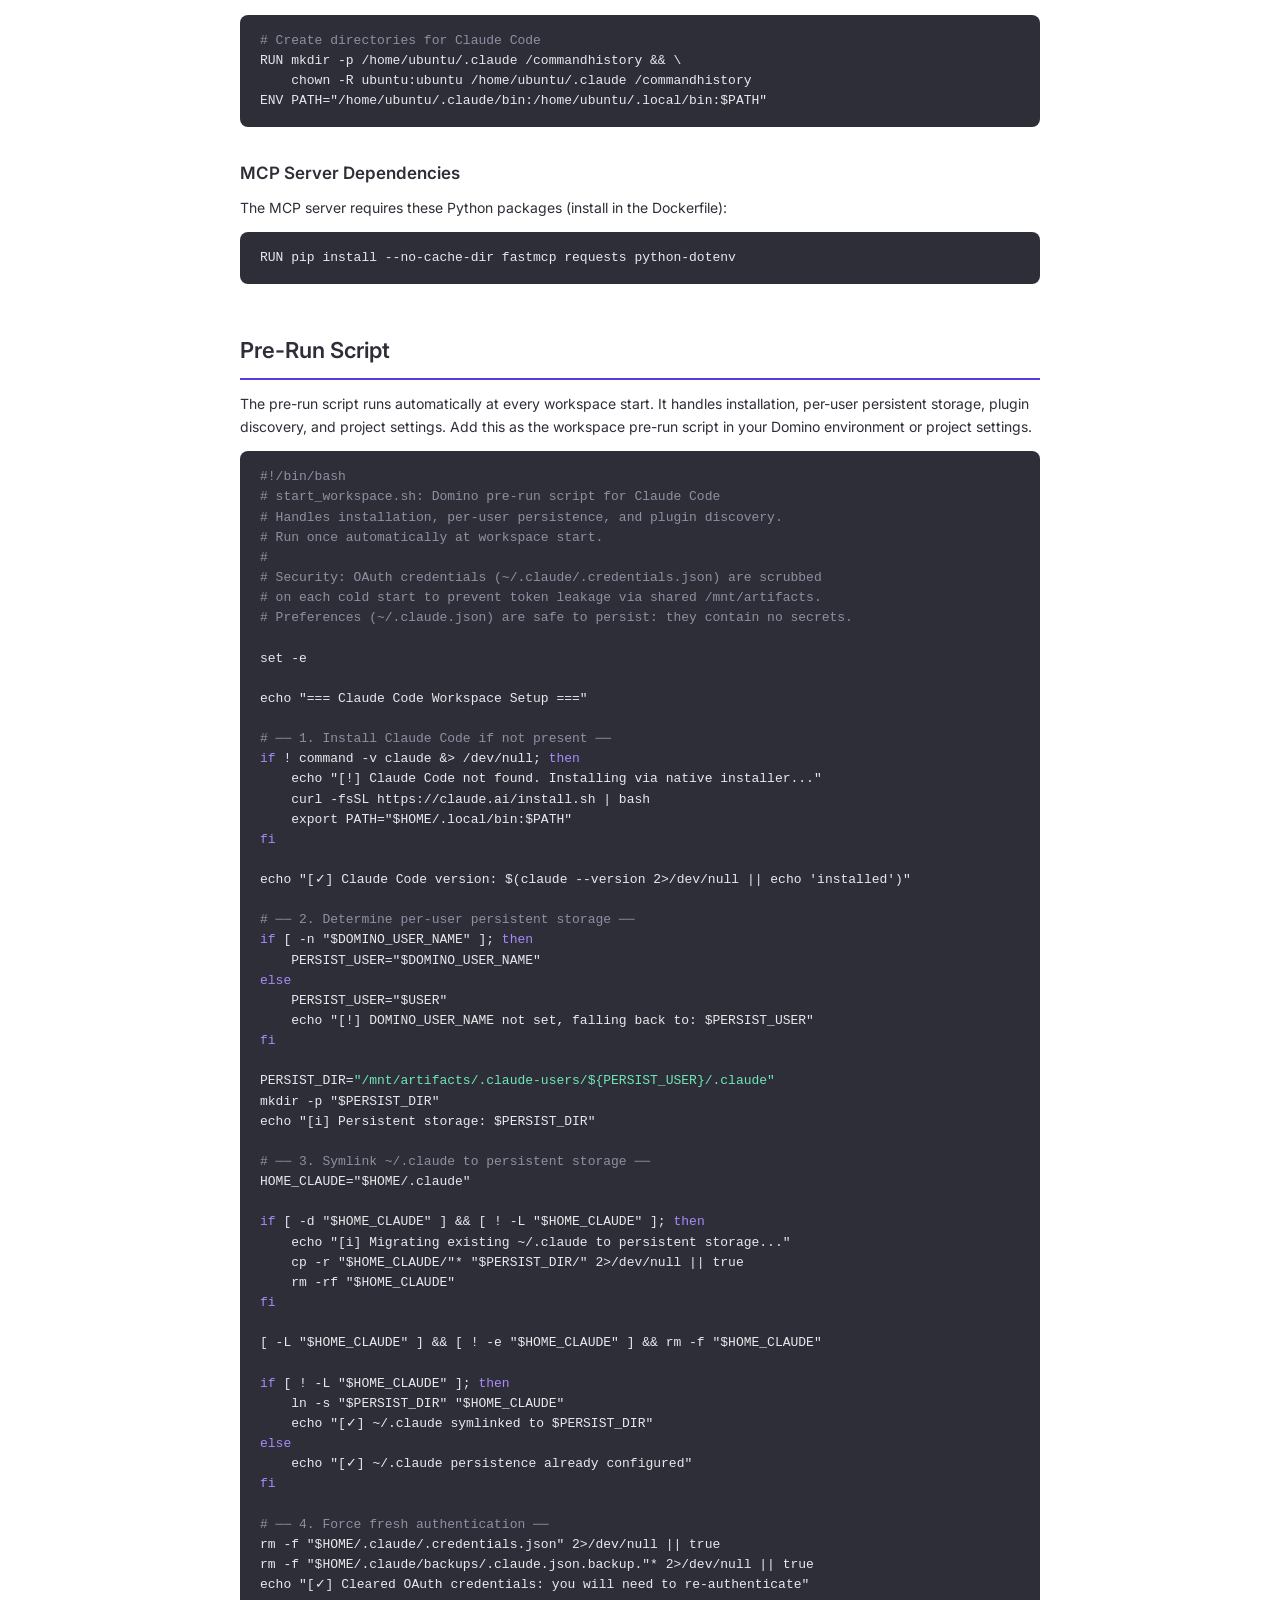
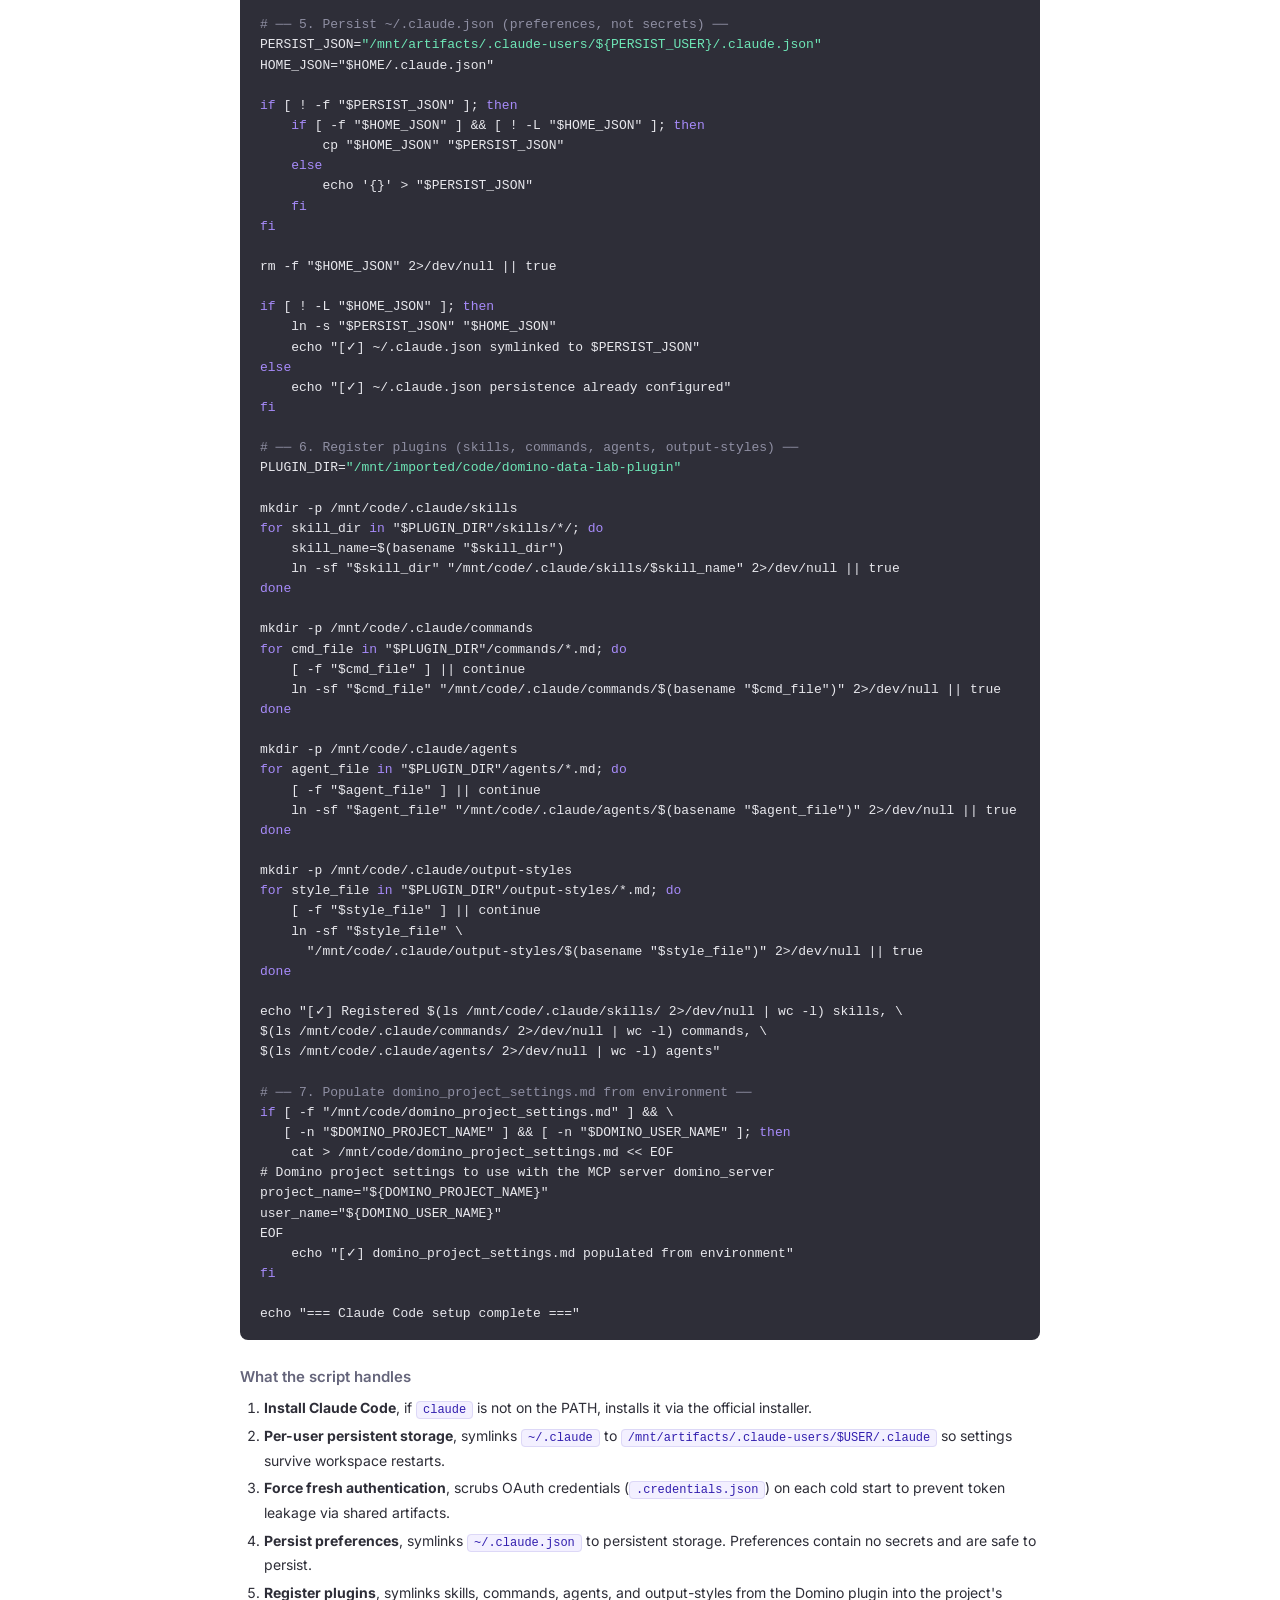
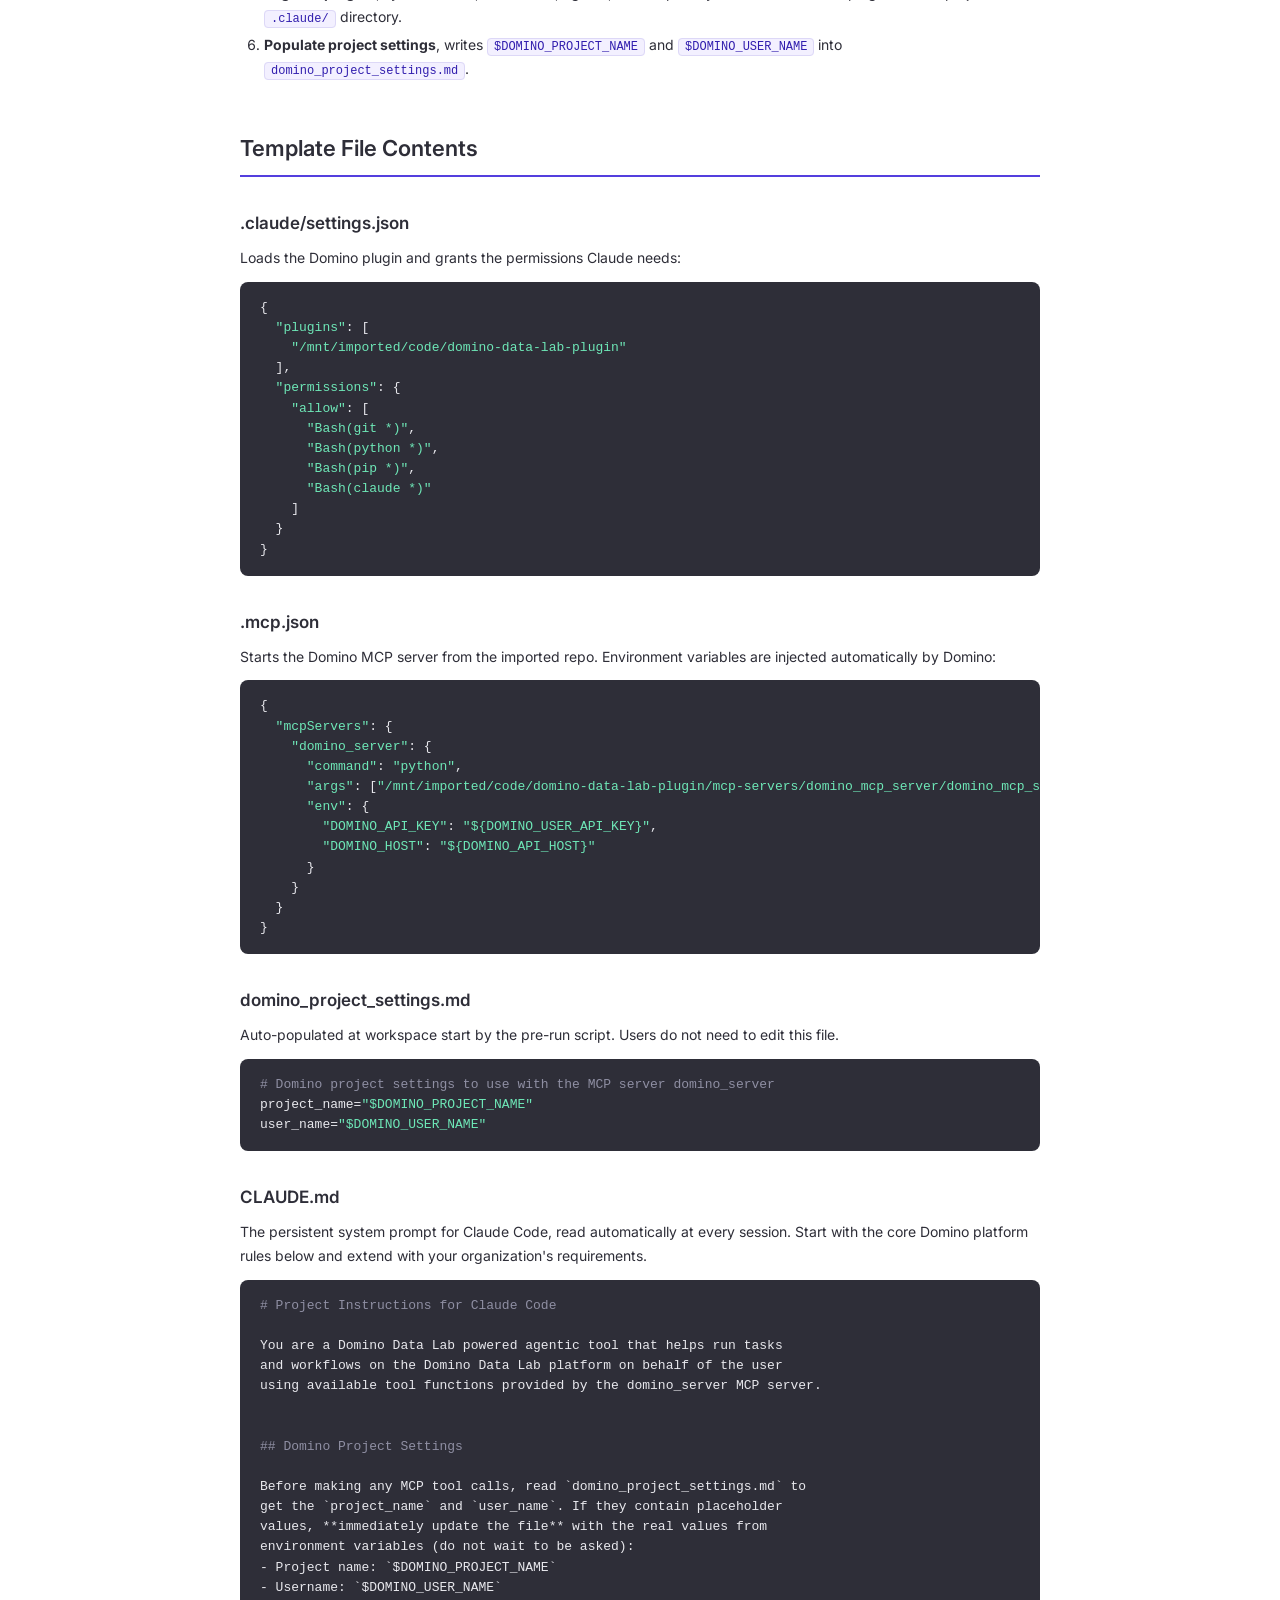
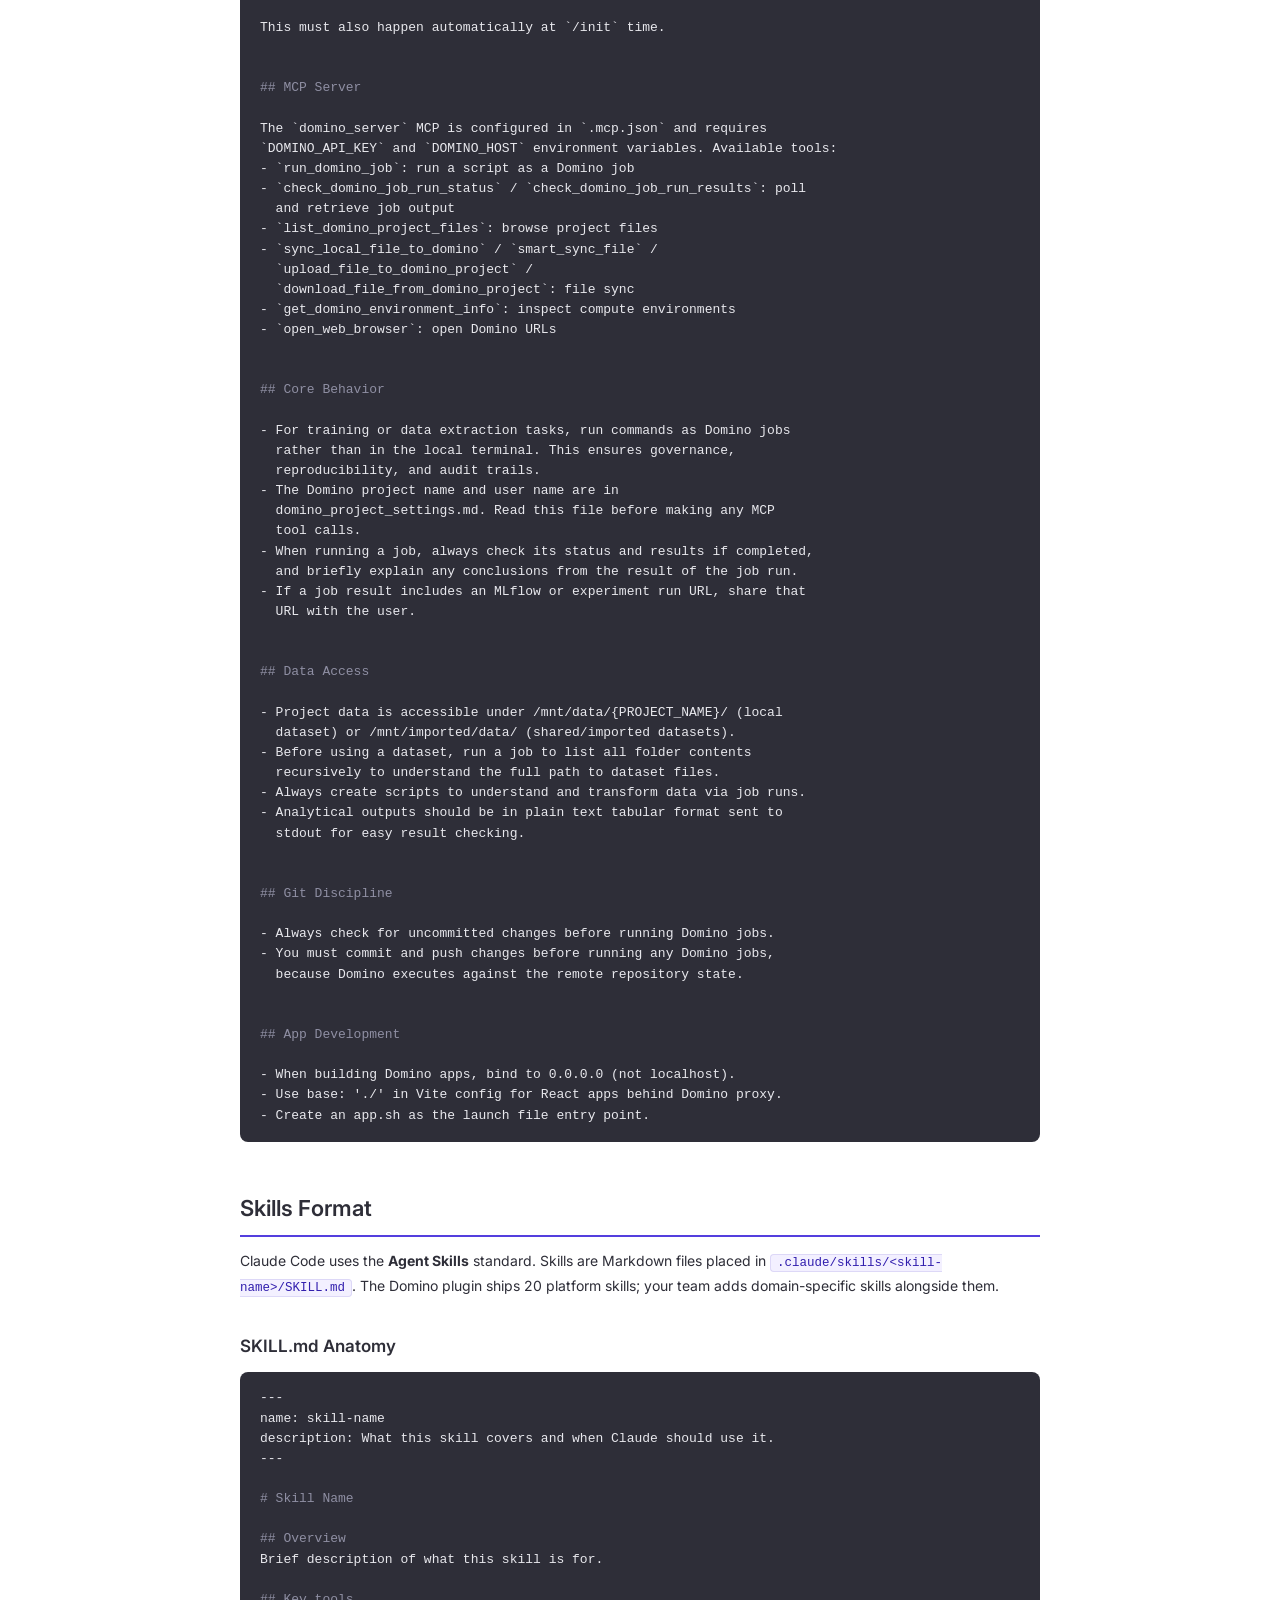
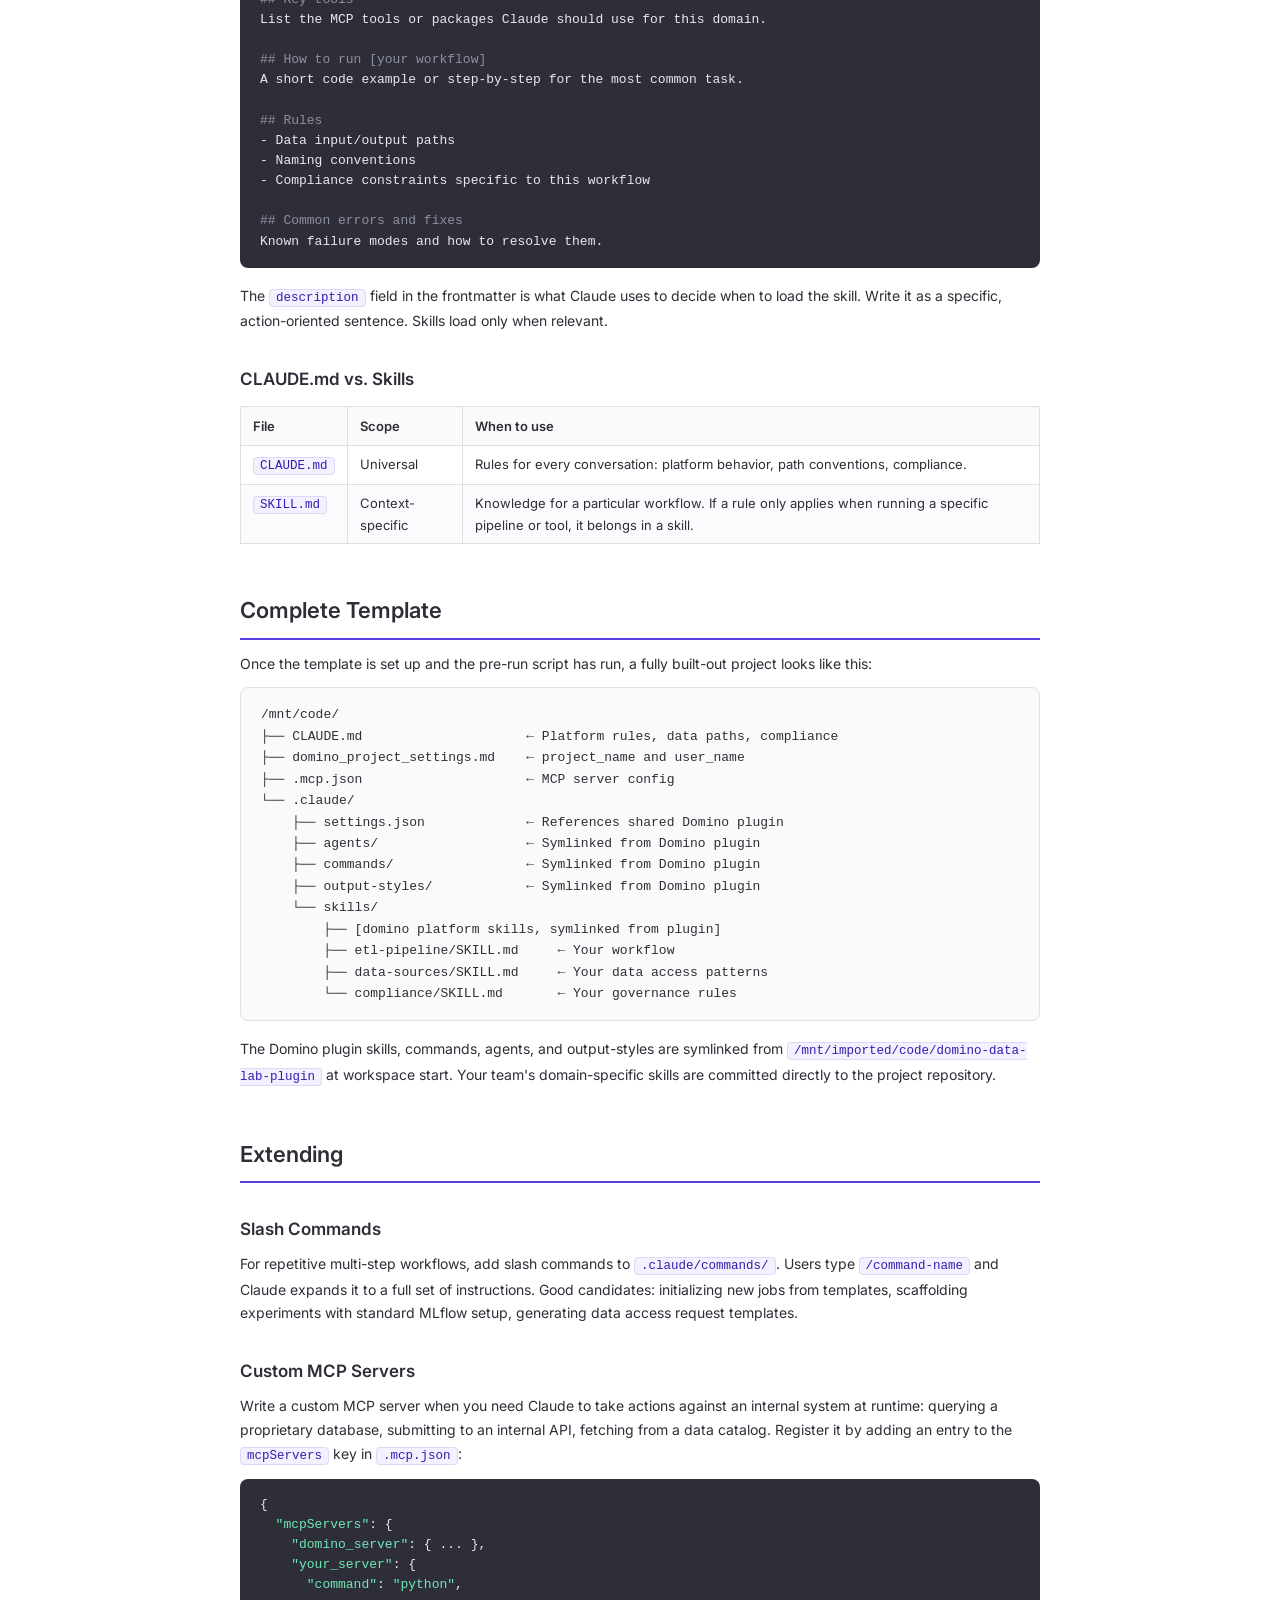
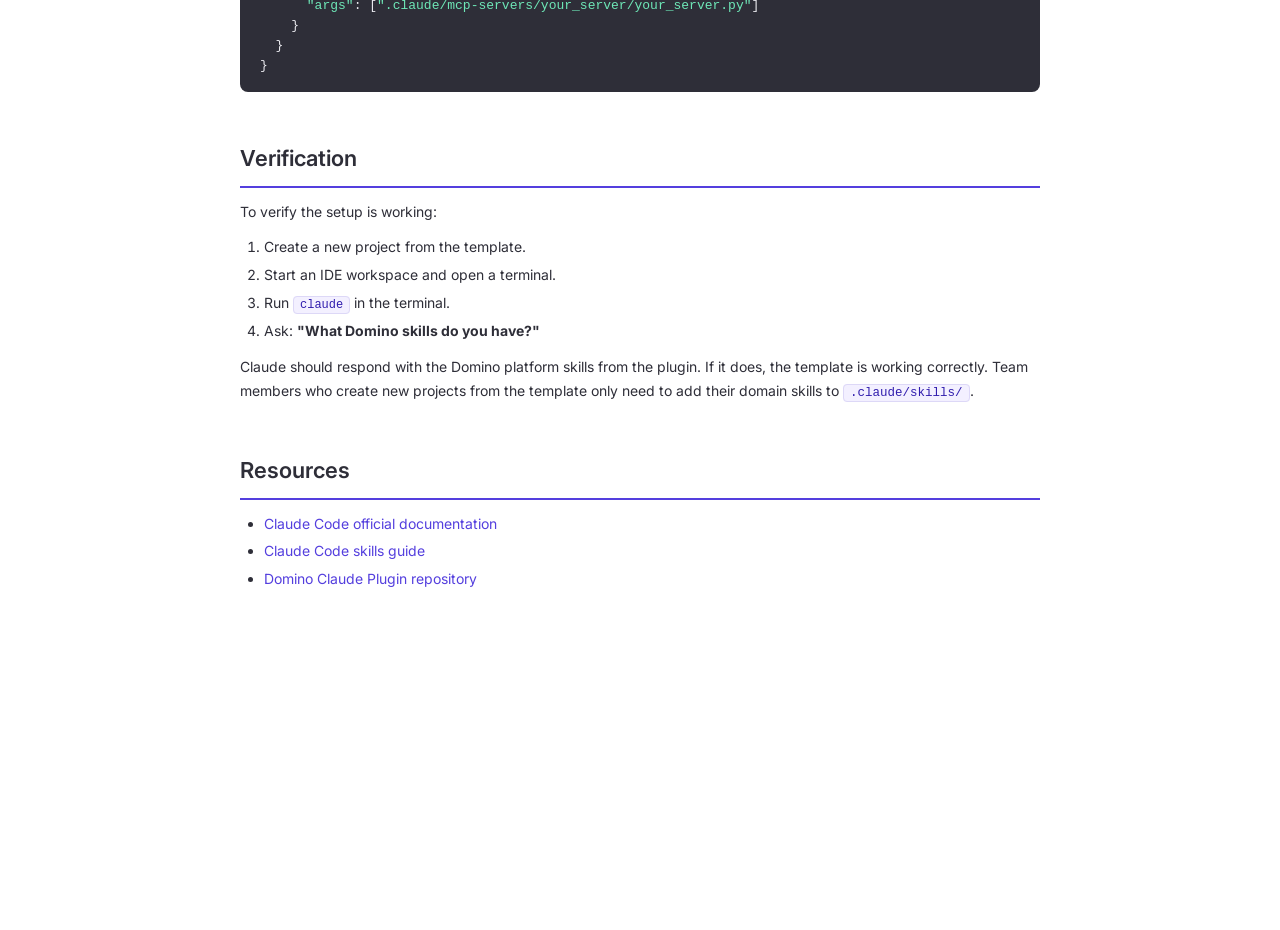
==== commit 81ee62e2: "Remove all em dashes and en dashes from guide text Co-Authored-By: Claude Opus 4.6 (1M context) <nor" ====
--- a/docs/claude-code.html
+++ b/docs/claude-code.html
@@ -32,8 +32,8 @@
   </p>
 
   <blockquote>
-    <p><strong>Note:</strong> The shared setup &mdash; the Domino plugin, common Dockerfile dependencies,
-    and the project template concept &mdash; is covered on the
+    <p><strong>Note:</strong> The shared setup, the Domino plugin, common Dockerfile dependencies,
+    and the project template concept, is covered on the
     <a href="index.html">Overview</a> page. This page focuses on the Claude Code-specific configuration.</p>
   </blockquote>
 
@@ -111,13 +111,13 @@
   </p>
 
   <pre><code><span class="comment">#!/bin/bash
-# start_workspace.sh — Domino pre-run script for Claude Code
+# start_workspace.sh: Domino pre-run script for Claude Code
 # Handles installation, per-user persistence, and plugin discovery.
 # Run once automatically at workspace start.
 #
 # Security: OAuth credentials (~/.claude/.credentials.json) are scrubbed
 # on each cold start to prevent token leakage via shared /mnt/artifacts.
-# Preferences (~/.claude.json) are safe to persist — they contain no secrets.</span>
+# Preferences (~/.claude.json) are safe to persist: they contain no secrets.</span>
 
 set -e
 
@@ -165,7 +165,7 @@
 <span class="comment"># ── 4. Force fresh authentication ──</span>
 rm -f "$HOME/.claude/.credentials.json" 2&gt;/dev/null || true
 rm -f "$HOME/.claude/backups/.claude.json.backup."* 2&gt;/dev/null || true
-echo "[✓] Cleared OAuth credentials — you will need to re-authenticate"
+echo "[✓] Cleared OAuth credentials: you will need to re-authenticate"
 
 <span class="comment"># ── 5. Persist ~/.claude.json (preferences, not secrets) ──</span>
 PERSIST_JSON=<span class="string">"/mnt/artifacts/.claude-users/${PERSIST_USER}/.claude.json"</span>
@@ -235,12 +235,12 @@
 
   <h4>What the script handles</h4>
   <ol>
-    <li><strong>Install Claude Code</strong> &mdash; if <code>claude</code> is not on the PATH, installs it via the official installer.</li>
-    <li><strong>Per-user persistent storage</strong> &mdash; symlinks <code>~/.claude</code> to <code>/mnt/artifacts/.claude-users/$USER/.claude</code> so settings survive workspace restarts.</li>
-    <li><strong>Force fresh authentication</strong> &mdash; scrubs OAuth credentials (<code>.credentials.json</code>) on each cold start to prevent token leakage via shared artifacts.</li>
-    <li><strong>Persist preferences</strong> &mdash; symlinks <code>~/.claude.json</code> to persistent storage. Preferences contain no secrets and are safe to persist.</li>
-    <li><strong>Register plugins</strong> &mdash; symlinks skills, commands, agents, and output-styles from the Domino plugin into the project's <code>.claude/</code> directory.</li>
-    <li><strong>Populate project settings</strong> &mdash; writes <code>$DOMINO_PROJECT_NAME</code> and <code>$DOMINO_USER_NAME</code> into <code>domino_project_settings.md</code>.</li>
+    <li><strong>Install Claude Code</strong>, if <code>claude</code> is not on the PATH, installs it via the official installer.</li>
+    <li><strong>Per-user persistent storage</strong>, symlinks <code>~/.claude</code> to <code>/mnt/artifacts/.claude-users/$USER/.claude</code> so settings survive workspace restarts.</li>
+    <li><strong>Force fresh authentication</strong>, scrubs OAuth credentials (<code>.credentials.json</code>) on each cold start to prevent token leakage via shared artifacts.</li>
+    <li><strong>Persist preferences</strong>, symlinks <code>~/.claude.json</code> to persistent storage. Preferences contain no secrets and are safe to persist.</li>
+    <li><strong>Register plugins</strong>, symlinks skills, commands, agents, and output-styles from the Domino plugin into the project's <code>.claude/</code> directory.</li>
+    <li><strong>Populate project settings</strong>, writes <code>$DOMINO_PROJECT_NAME</code> and <code>$DOMINO_USER_NAME</code> into <code>domino_project_settings.md</code>.</li>
   </ol>
 
   <!-- ────────────────────────────────────────────── -->
@@ -308,15 +308,15 @@
 
 The `domino_server` MCP is configured in `.mcp.json` and requires
 `DOMINO_API_KEY` and `DOMINO_HOST` environment variables. Available tools:
-- `run_domino_job` — run a script as a Domino job
-- `check_domino_job_run_status` / `check_domino_job_run_results` — poll
+- `run_domino_job`: run a script as a Domino job
+- `check_domino_job_run_status` / `check_domino_job_run_results`: poll
   and retrieve job output
-- `list_domino_project_files` — browse project files
+- `list_domino_project_files`: browse project files
 - `sync_local_file_to_domino` / `smart_sync_file` /
   `upload_file_to_domino_project` /
-  `download_file_from_domino_project` — file sync
-- `get_domino_environment_info` — inspect compute environments
-- `open_web_browser` — open Domino URLs
+  `download_file_from_domino_project`: file sync
+- `get_domino_environment_info`: inspect compute environments
+- `open_web_browser`: open Domino URLs
 
 
 <span class="comment">## Core Behavior</span>
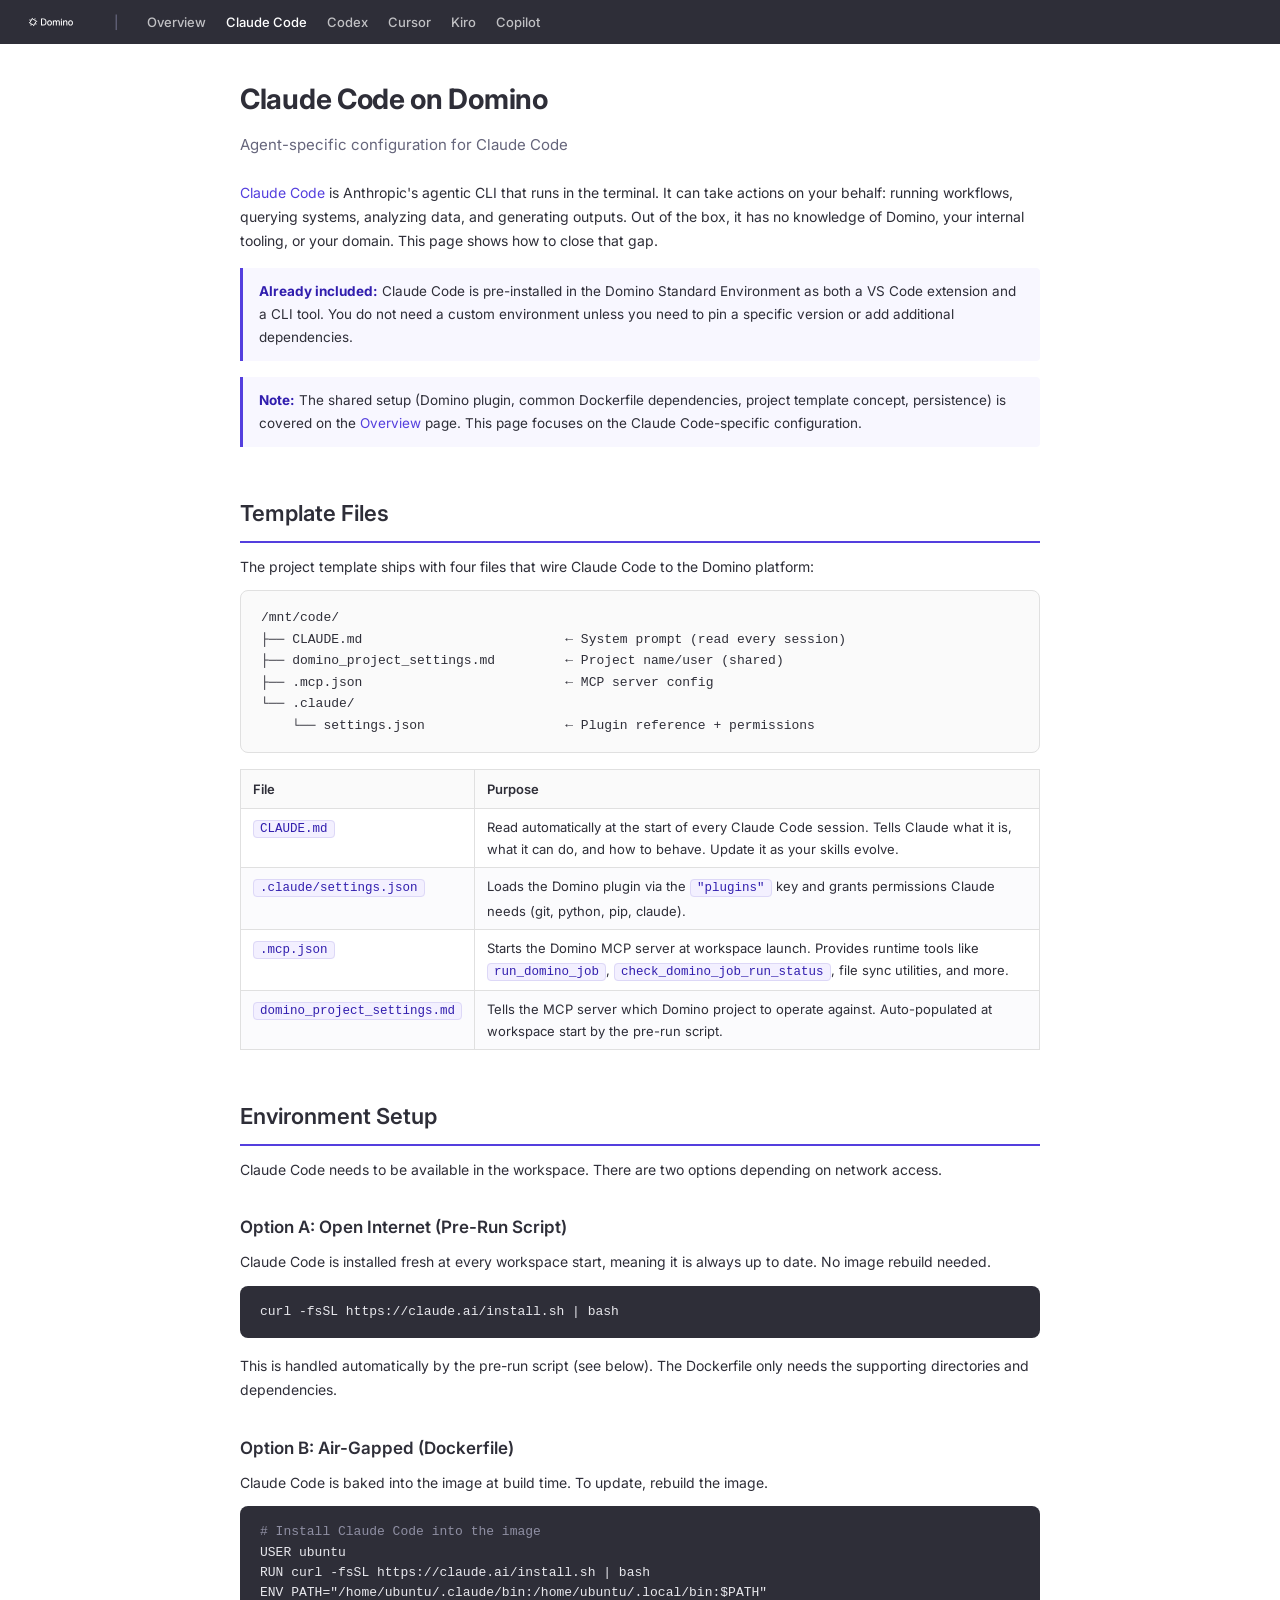
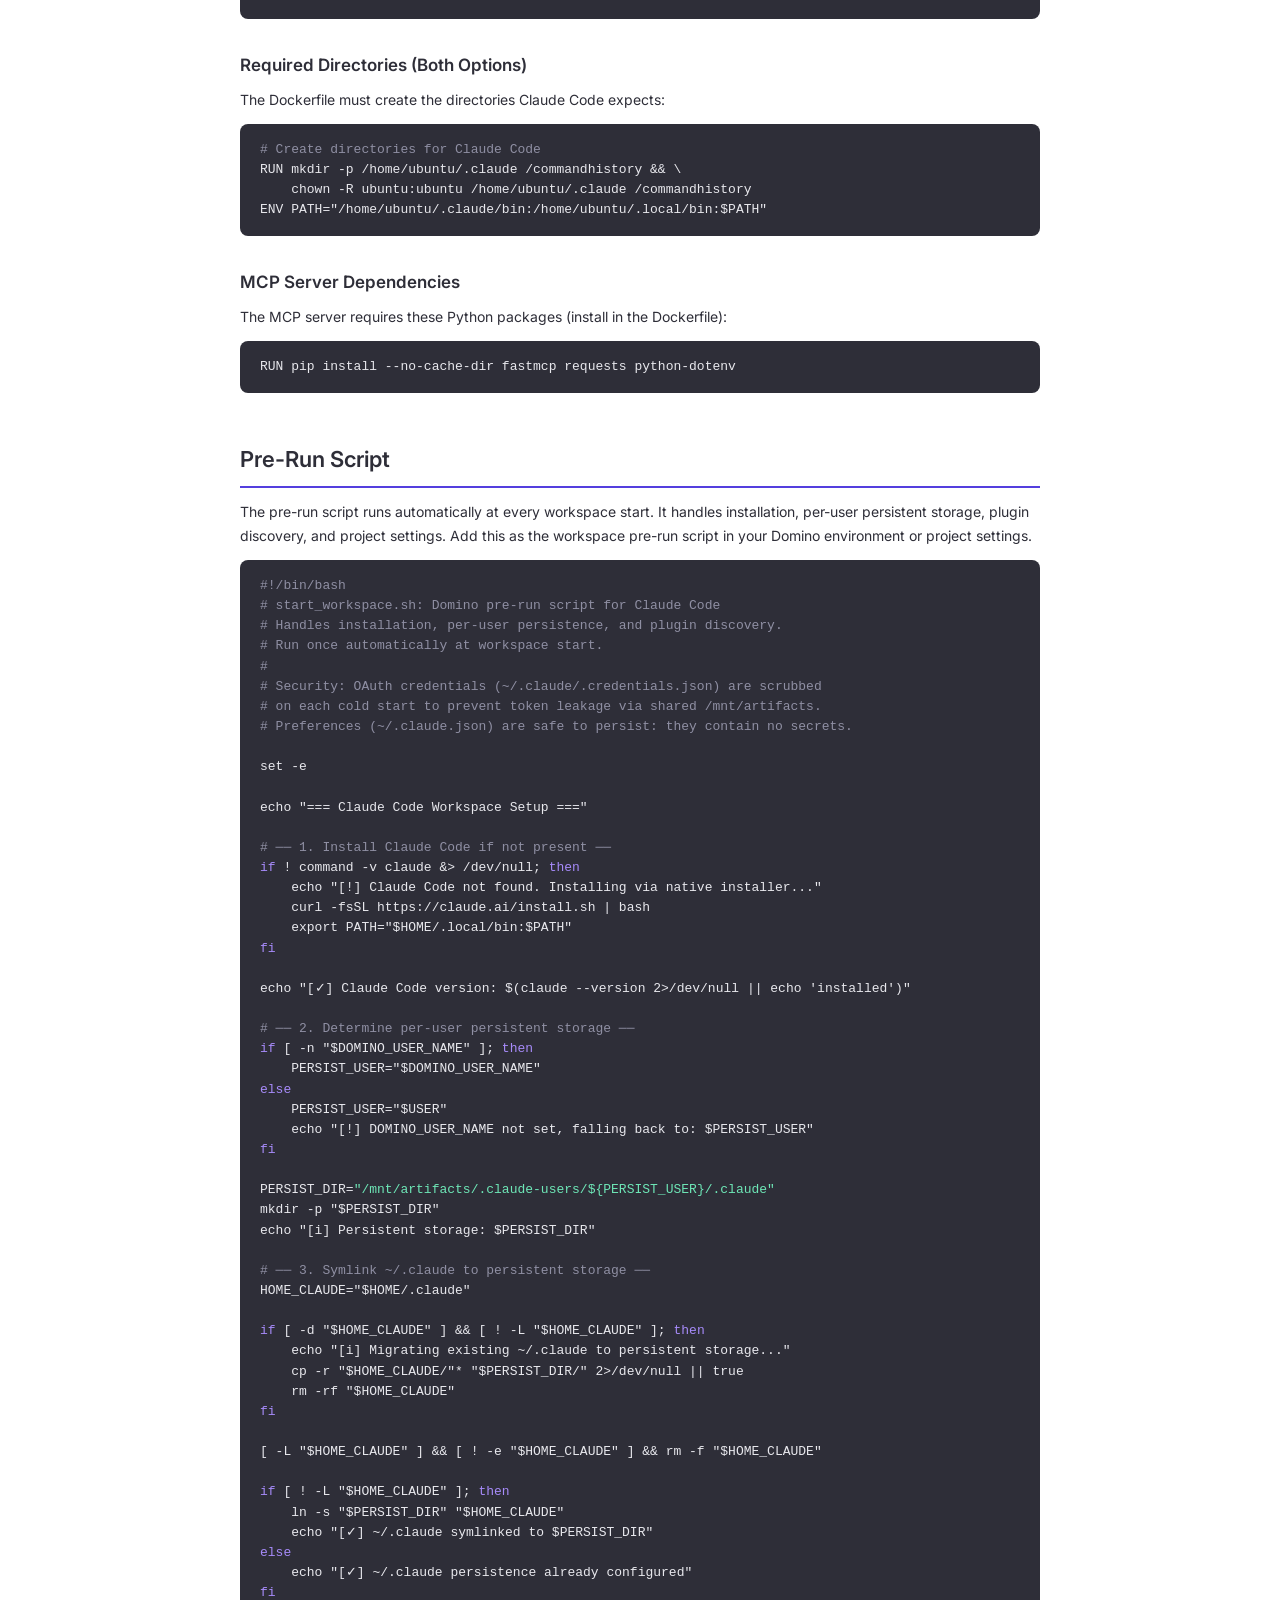
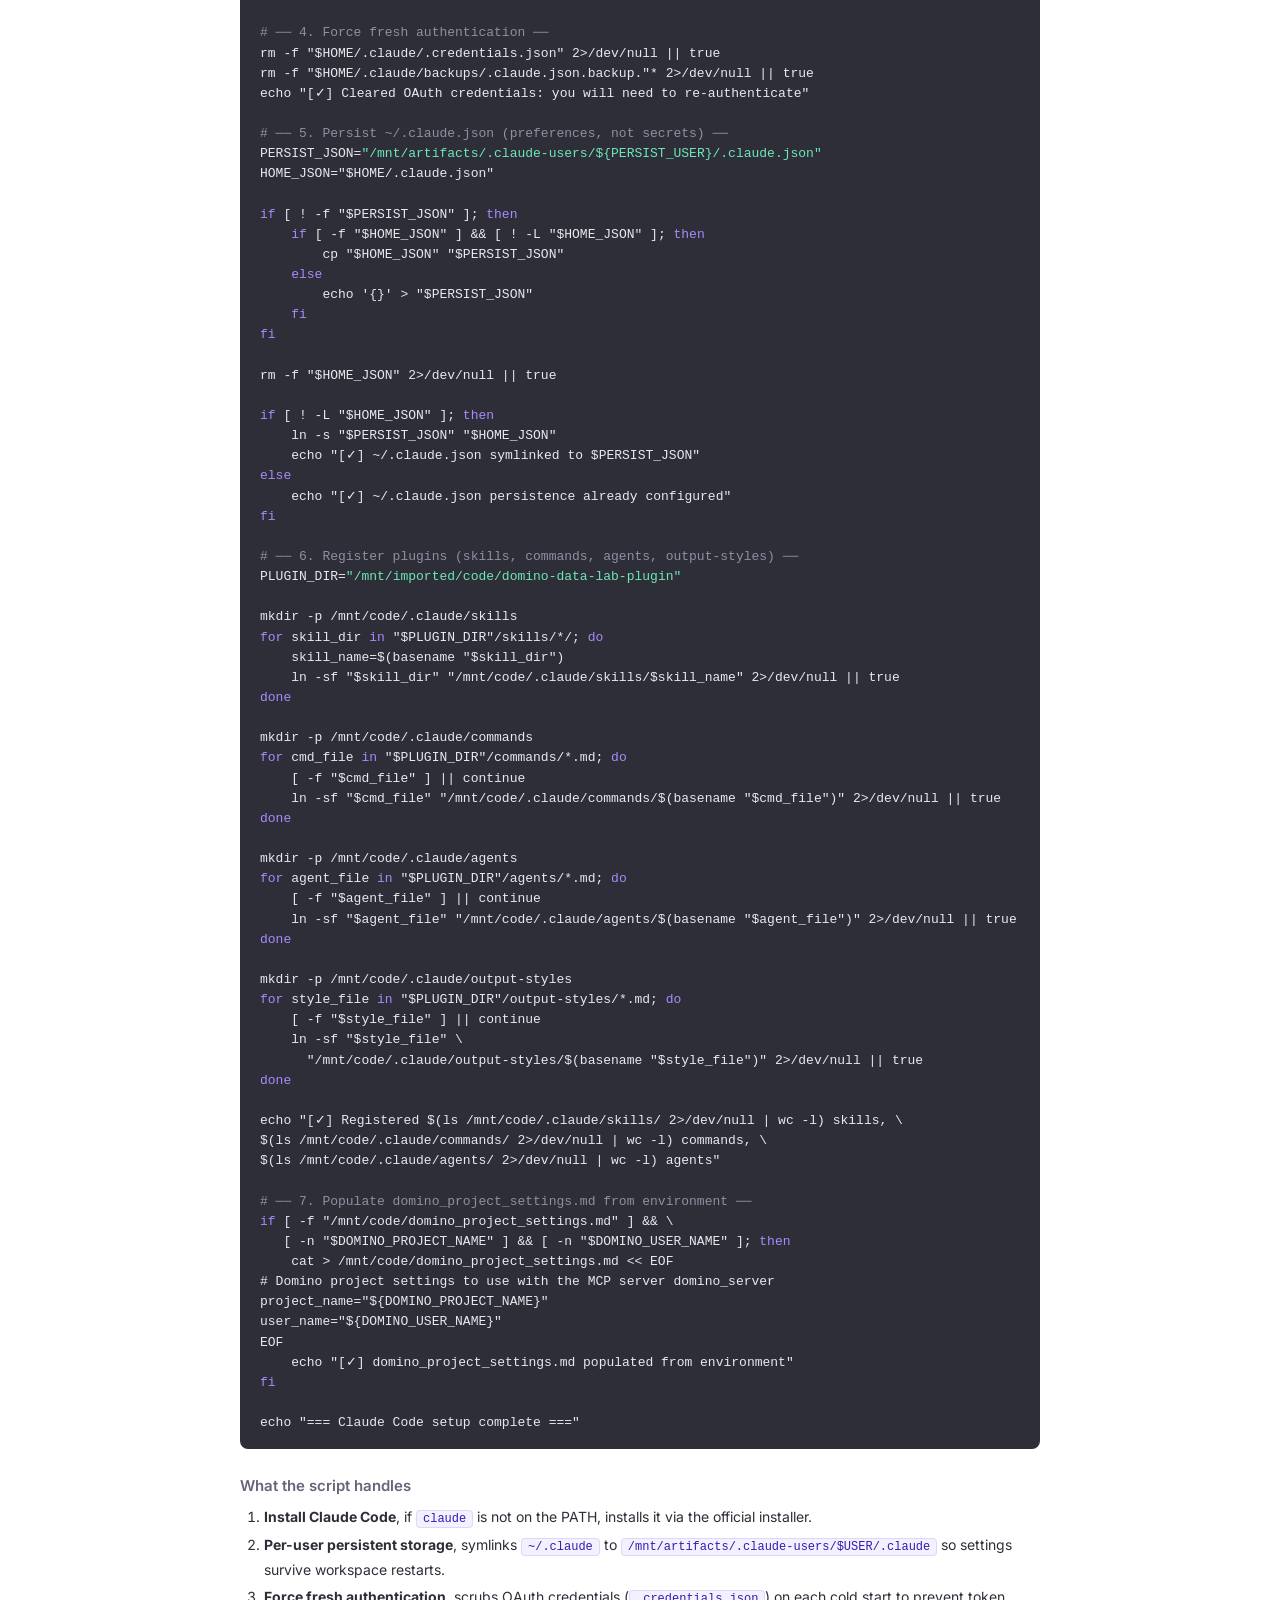
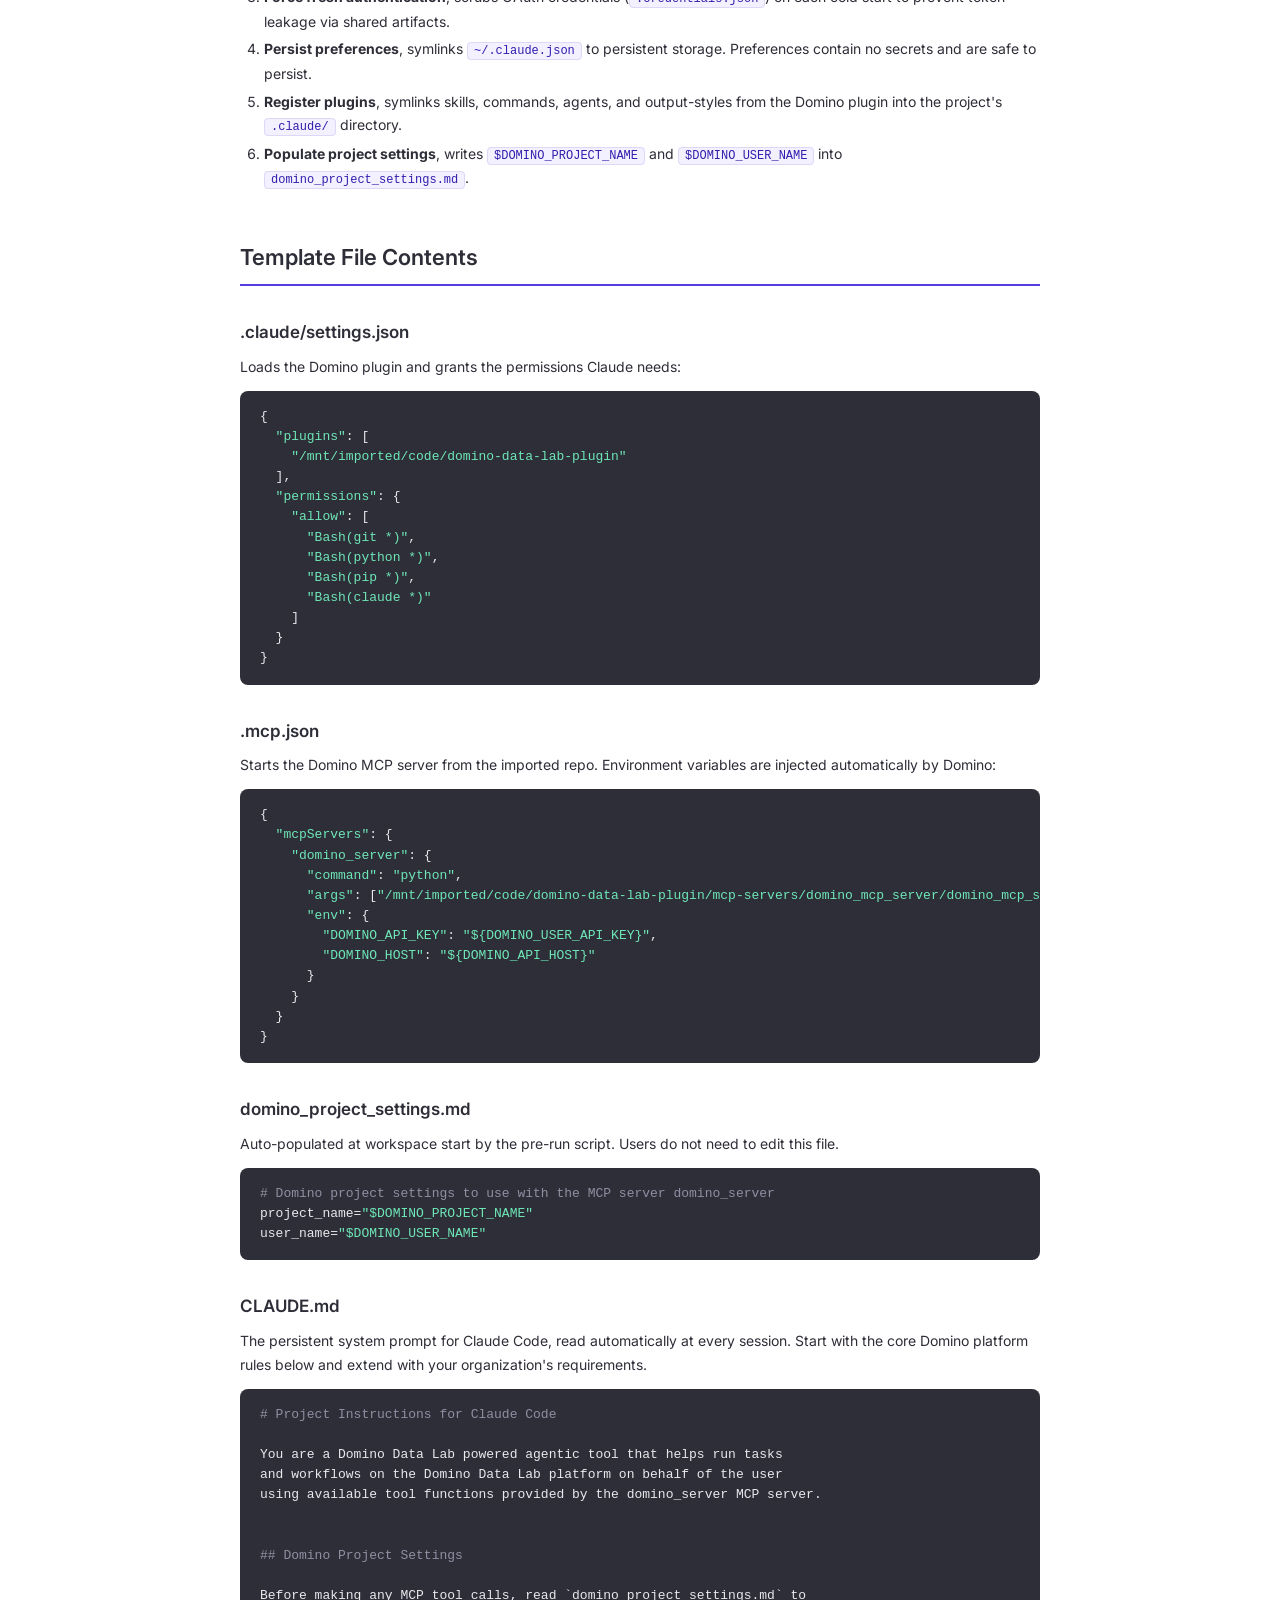
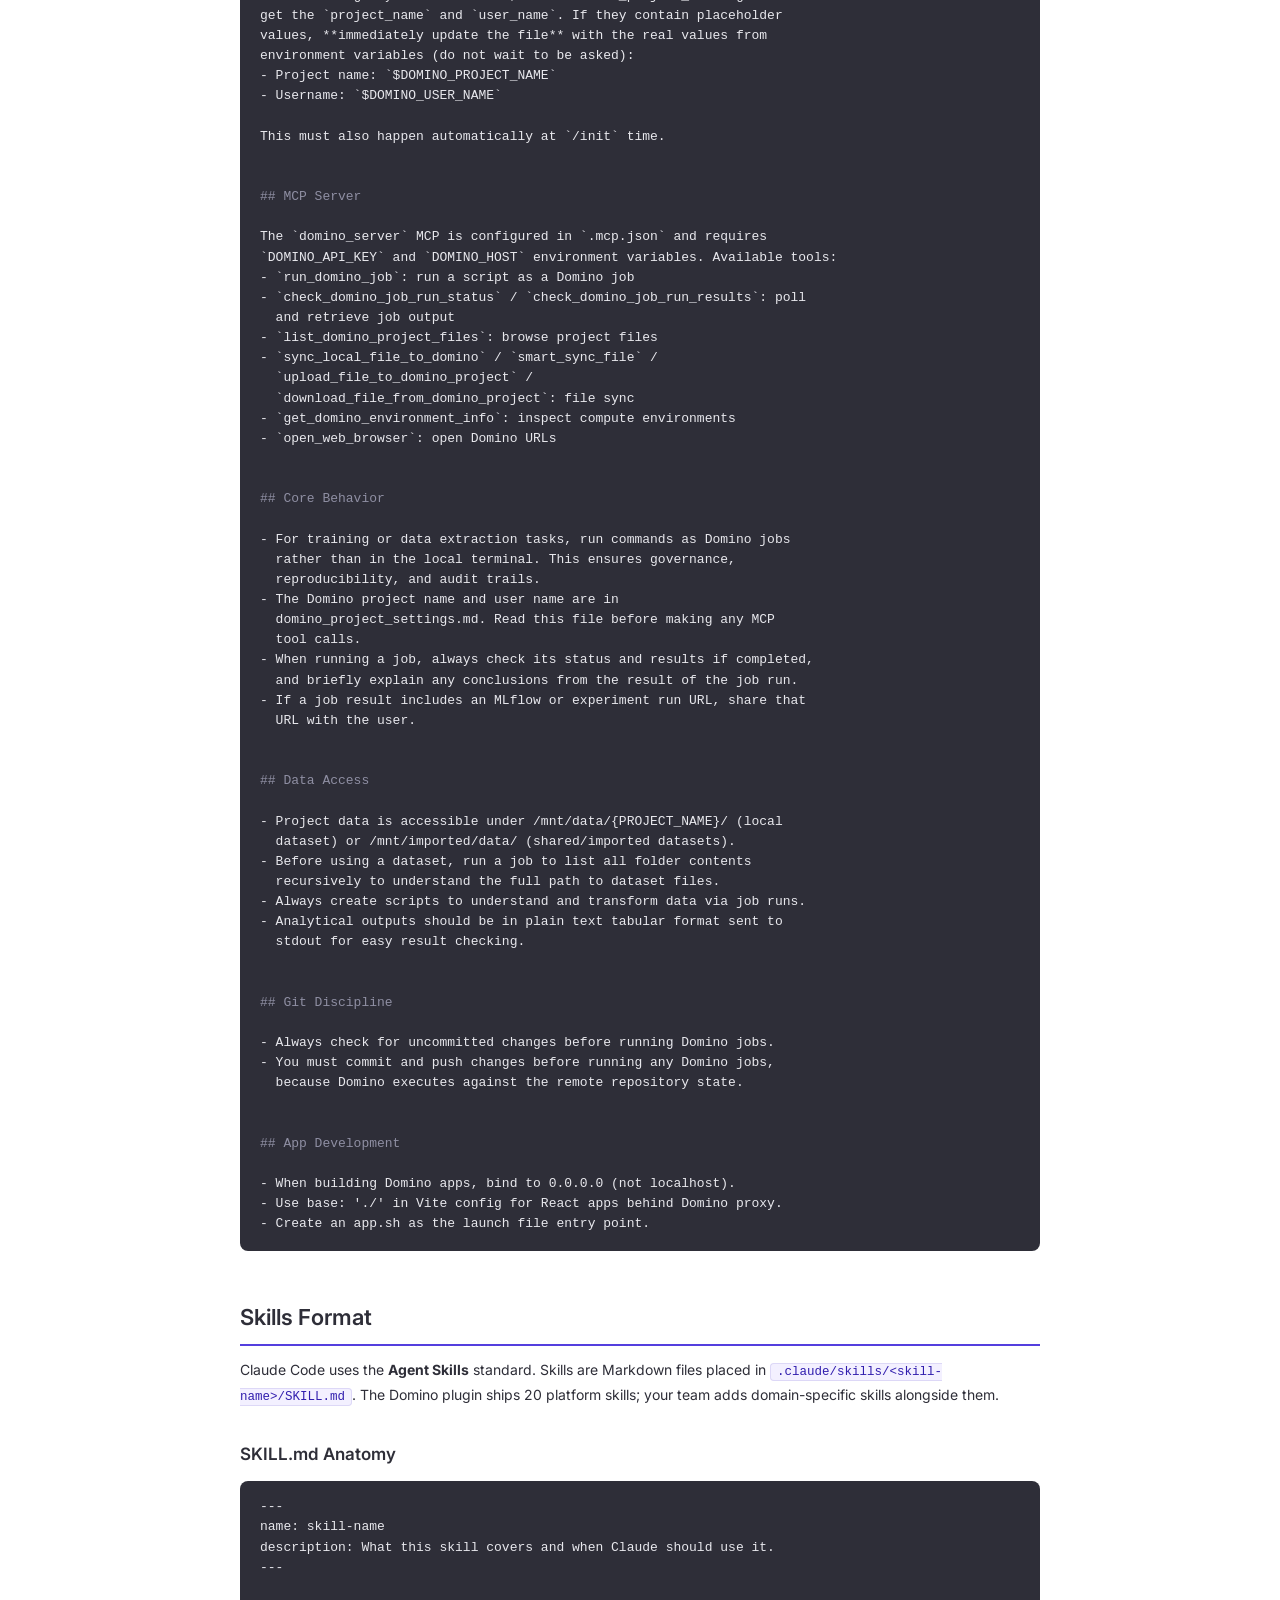
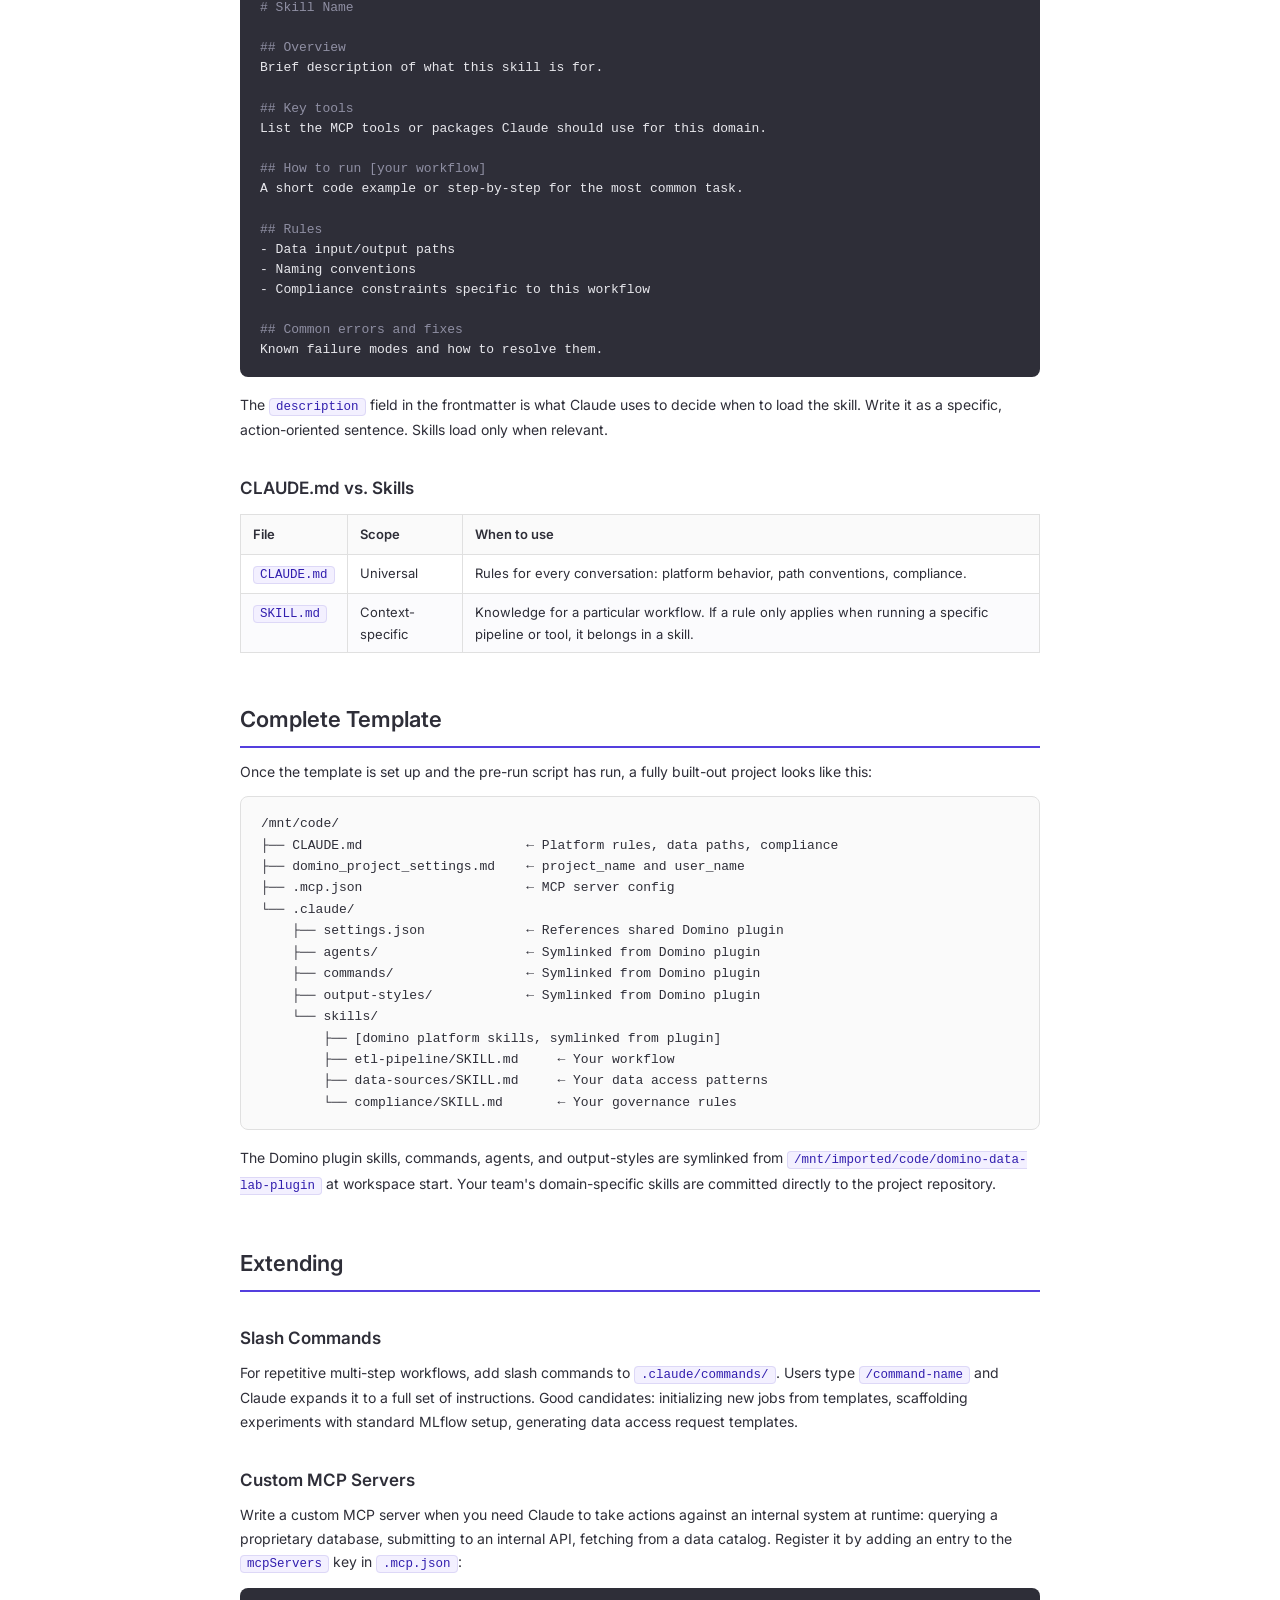
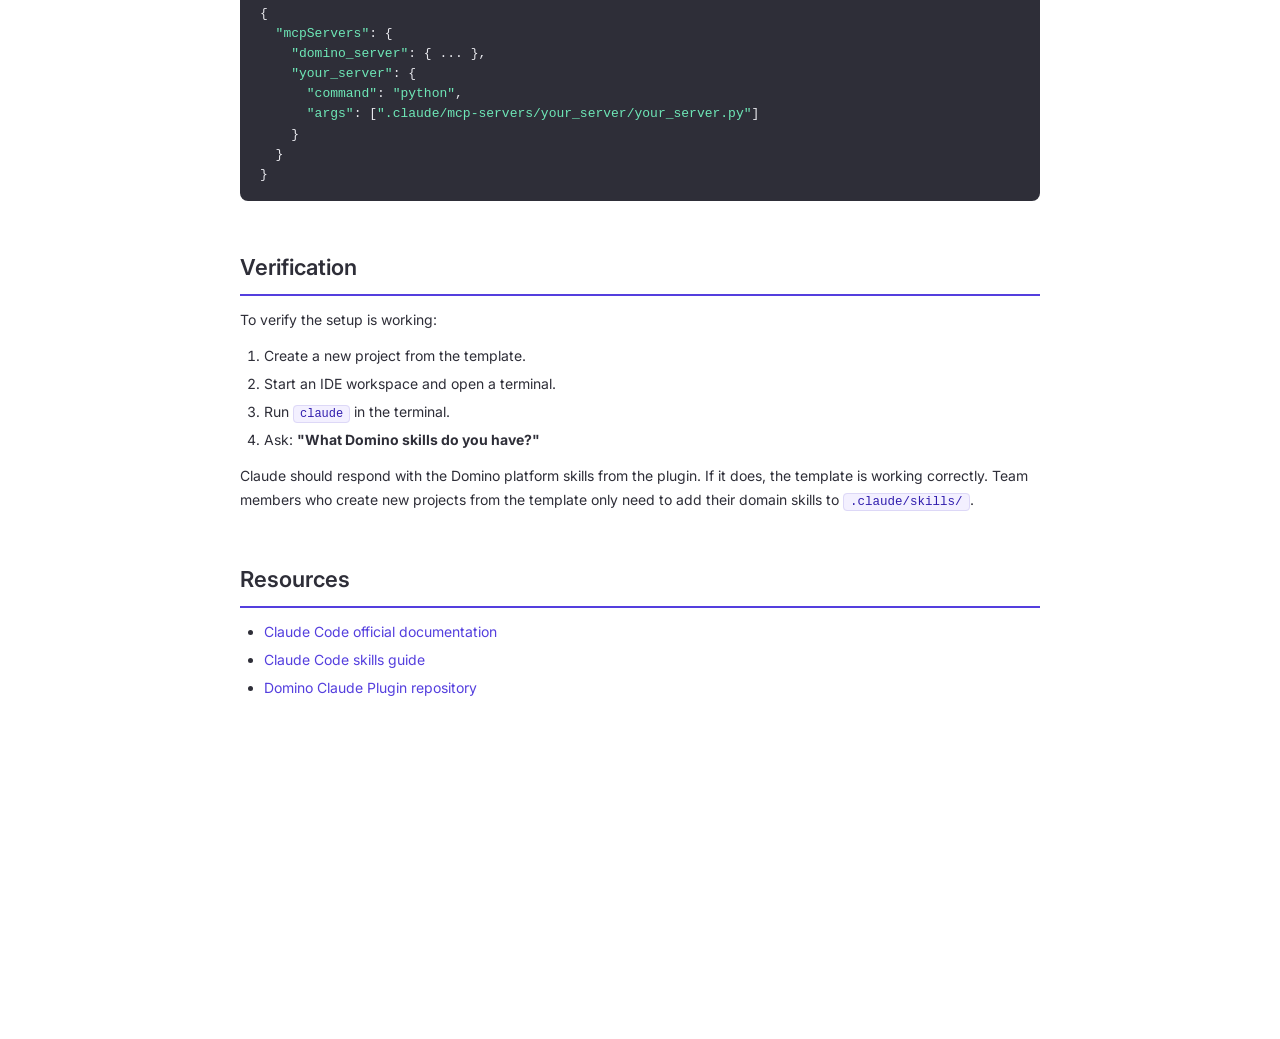
==== commit f62e44dc: "Align guides with Domino official documentation Based on docs.dominodatalab.com/en/cloud/user_guide/" ====
--- a/docs/claude-code.html
+++ b/docs/claude-code.html
@@ -32,8 +32,12 @@
   </p>
 
   <blockquote>
-    <p><strong>Note:</strong> The shared setup, the Domino plugin, common Dockerfile dependencies,
-    and the project template concept, is covered on the
+    <p><strong>Already included:</strong> Claude Code is pre-installed in the Domino Standard Environment as both a VS Code extension and a CLI tool. You do not need a custom environment unless you need to pin a specific version or add additional dependencies.</p>
+  </blockquote>
+
+  <blockquote>
+    <p><strong>Note:</strong> The shared setup (Domino plugin, common Dockerfile dependencies,
+    project template concept, persistence) is covered on the
     <a href="index.html">Overview</a> page. This page focuses on the Claude Code-specific configuration.</p>
   </blockquote>
 
